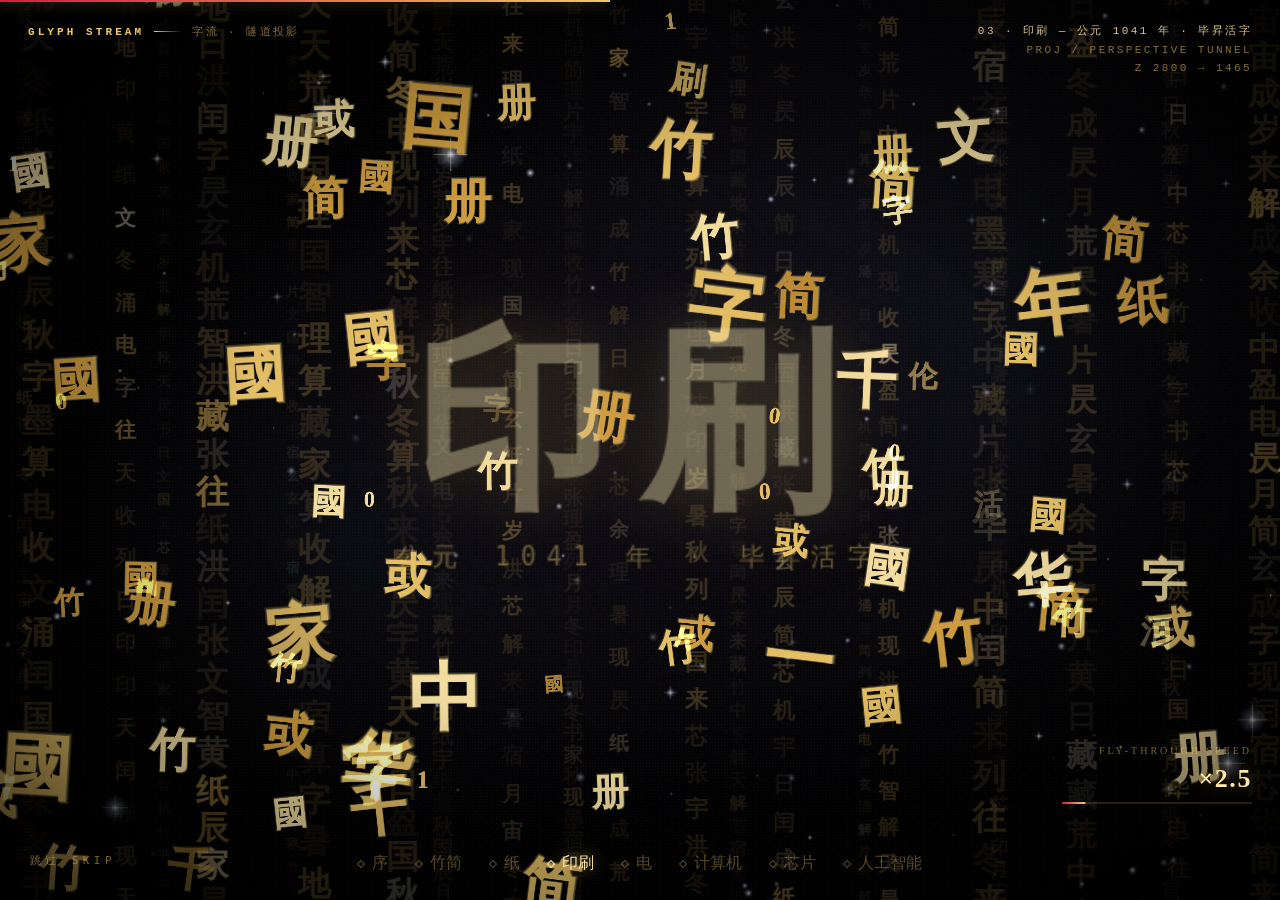
==== entrance.html @ f2cb2284 "feat: set entrance CG as root index.html and exhibition hall as main.html" ====
<!doctype html>
<html lang="zh-CN">
<head>
<meta charset="utf-8">
<meta name="viewport" content="width=device-width,initial-scale=1,viewport-fit=cover,maximum-scale=1,user-scalable=no">
<title>一字千年 · 进入</title>
<style>
:root{
  --bg:#000000;
  --ivory:#f2dfa6;
  --gold:#f0c869;
  --gold-b:#ffe9a8;
  --gold-d:#a9772a;
  --red:#d0213a;
  --red-d:#8f0f22;
}
*{box-sizing:border-box;-webkit-tap-highlight-color:transparent}
html,body{
  margin:0;height:100%;background:var(--bg);overflow:hidden;
  font-family:-apple-system,BlinkMacSystemFont,"Noto Serif SC","Source Han Serif SC","Songti SC","STSong","SimSun","Microsoft YaHei","PingFang SC",serif;
  color:var(--ivory);
  user-select:none;-webkit-user-select:none;
}
#stage{position:fixed;top:0;right:0;bottom:0;left:0;inset:0;overflow:hidden;background:#000;}
canvas{position:absolute;top:0;right:0;bottom:0;left:0;inset:0;width:100%;height:100%;display:block;transform:translateZ(0);}

/* ---------- atmosphere ---------- */
.vignette{position:absolute;top:-2px;right:-2px;bottom:-2px;left:-2px;inset:-2px;pointer-events:none;
  background:radial-gradient(ellipse at center, rgba(0,0,0,0) 44%, rgba(0,0,0,.40) 78%, rgba(0,0,0,.85) 100%);
  transform:translateZ(0);}
.scan{position:absolute;top:0;right:0;bottom:0;left:0;inset:0;pointer-events:none;opacity:.22;
  background:repeating-linear-gradient(to bottom, rgba(255,255,255,.05) 0 1px, rgba(0,0,0,0) 1px 3px);
  animation:scanmove 7s linear infinite;transform:translateZ(0);will-change:background-position;}
@keyframes scanmove{from{background-position-y:0}to{background-position-y:60px}}
.grain{position:absolute;top:0;right:0;bottom:0;left:0;inset:0;pointer-events:none;opacity:.04;
  background-image:radial-gradient(rgba(255,255,255,.9) .5px, transparent .6px);
  background-size:3px 3px;transform:translateZ(0);}

/* ---------- HUD ---------- */
.hud{position:absolute;top:0;right:0;bottom:0;left:0;inset:0;pointer-events:none;z-index:6;
  font-family:ui-monospace,"SFMono-Regular",Menlo,Consolas,"Liberation Mono",Courier,monospace;
  font-size:11px;letter-spacing:.22em;color:rgba(240,200,105,.55);text-transform:uppercase}
.hud .tl{position:absolute;top:24px;left:28px;display:flex;align-items:center;gap:10px}
.hud .tl b{color:var(--gold);font-weight:600;letter-spacing:.28em}
.hud .tl i{width:28px;height:1px;background:linear-gradient(90deg,var(--gold),transparent);display:inline-block}
.hud .tr{position:absolute;top:22px;right:28px;text-align:right;line-height:1.7}
.hud .tr .era{color:rgba(255,233,168,.85)}

.spd{position:absolute;right:28px;bottom:96px;text-align:right;width:190px}
.spd .num{font-size:26px;letter-spacing:.06em;color:var(--gold-b);
  font-weight:600;text-shadow:0 0 18px rgba(240,200,105,.45)}
.spd .lab{font-size:10px;letter-spacing:.3em;color:rgba(240,200,105,.5);margin-bottom:8px}
.spd .track{margin-top:8px;height:2px;background:rgba(240,200,105,.16);overflow:hidden}
.spd .track s{display:block;height:100%;width:100%;text-decoration:none;
  background:linear-gradient(90deg,var(--red),var(--gold));box-shadow:0 0 12px rgba(240,200,105,.6);
  transform-origin:left center;transform:scaleX(0);will-change:transform}

.tlbar{position:absolute;left:0;right:0;bottom:26px;display:flex;justify-content:center;gap:0;padding:0 20px}
.tlbar .node{flex:0 1 auto;display:flex;align-items:center;gap:8px;padding:0 14px;
  color:rgba(240,200,105,.36);transition:color .45s ease,text-shadow .45s ease;white-space:nowrap}
.tlbar .node s{display:block;width:6px;height:6px;border:1px solid currentColor;transform:rotate(45deg);text-decoration:none}
.tlbar .node.on{color:var(--gold-b);text-shadow:0 0 16px rgba(240,200,105,.65)}

/* ---------- intro central glyph ---------- */
.core{position:absolute;top:0;right:0;bottom:0;left:0;inset:0;display:flex;flex-direction:column;align-items:center;justify-content:center;
  z-index:5;pointer-events:none;transition:opacity .8s ease}
.core::before{content:"";position:absolute;top:50%;left:50%;transform:translate(-50%,-50%);
  width:min(80vw,780px);height:min(80vw,780px);border-radius:50%;pointer-events:none;
  background:radial-gradient(circle, rgba(240,200,105,.20) 0%, rgba(214,140,50,.08) 42%, rgba(0,0,0,0) 68%)}
.core.gone{opacity:0}
.core .glyph{position:relative;font-size:clamp(130px,28vw,360px);line-height:1;color:#ffdf8e;
  text-shadow:0 0 30px rgba(255,233,168,.75),0 0 90px rgba(240,200,105,.55),0 0 170px rgba(200,120,40,.38);
  animation:breathe 3.4s ease-in-out infinite}
@keyframes breathe{0%,100%{transform:scale(1);opacity:.86;filter:blur(0)}50%{transform:scale(1.045);opacity:1;filter:blur(.4px)}}
.core .q{margin-top:6px;font-size:clamp(13px,2.4vw,19px);letter-spacing:.5em;color:rgba(255,233,168,.72);
  opacity:0;animation:fadeup 1.6s 1s both}
@keyframes fadeup{from{opacity:0;transform:translateY(14px)}to{opacity:.9;transform:none}}

/* ---------- flying captions ---------- */
.cap{position:absolute;left:50%;top:50%;z-index:7;pointer-events:none;text-align:center;
  transform-origin:50% 50%;will-change:transform,opacity;white-space:nowrap}
.cap .lbl{font-size:clamp(40px,9vw,120px);letter-spacing:.16em;color:var(--ivory);
  font-weight:600;line-height:1;text-shadow:0 0 32px rgba(240,200,105,.4),0 0 90px rgba(200,120,40,.28)}
.cap .era{margin-top:12px;font-family:ui-monospace,Menlo,monospace;font-size:clamp(11px,1.7vw,15px);
  letter-spacing:.42em;color:var(--gold)}

/* ---------- final title ---------- */
.final{position:absolute;top:0;right:0;bottom:0;left:0;inset:0;z-index:8;display:flex;flex-direction:column;
  align-items:center;justify-content:center;opacity:0;pointer-events:none;transition:opacity 1s ease}
.final::before{content:"";position:absolute;top:0;right:0;bottom:0;left:0;inset:0;opacity:0;transition:opacity 1.1s ease;
  background:radial-gradient(ellipse 62% 58% at 50% 50%, rgba(0,0,0,.82) 0%, rgba(0,0,0,.6) 46%, rgba(0,0,0,0) 76%)}
.final.show{opacity:1;pointer-events:auto}
.final.show::before{opacity:1}
.final>*{position:relative;z-index:1}
.final .mark{position:relative;display:inline-block}
.final h1{margin:0;font-size:clamp(58px,15vw,200px);letter-spacing:.1em;font-weight:700;
  background:linear-gradient(180deg,#fff8e2 0%,var(--gold) 44%,var(--gold-d) 100%);
  -webkit-background-clip:text;background-clip:text;color:transparent;
  filter:drop-shadow(0 0 46px rgba(240,200,105,.4));
  transform-origin:50% 50%;animation:punch 1.3s cubic-bezier(.16,1,.3,1) both}
@keyframes punch{0%{transform:scale(1.9);opacity:0;filter:blur(16px) drop-shadow(0 0 0 rgba(0,0,0,0))}
  60%{opacity:1}100%{transform:scale(1);opacity:1;filter:blur(0) drop-shadow(0 0 46px rgba(240,200,105,.4))}}
.seal{position:absolute;top:-.1em;right:-.38em;width:.6em;height:.6em;background:var(--red);
  border:2px solid rgba(255,255,255,.55);border-radius:6px;display:flex;align-items:center;justify-content:center;
  font-size:clamp(52px,13vw,175px);color:#ffe9a8;transform:rotate(-8deg);opacity:0;
  box-shadow:0 0 40px rgba(208,33,58,.6);animation:stamp .7s .75s cubic-bezier(.2,1.5,.4,1) both}
@keyframes stamp{0%{opacity:0;transform:rotate(-30deg) scale(2.4)}70%{opacity:1}100%{opacity:.94;transform:rotate(-8deg) scale(1)}}
.final .sub{margin:26px 0 0;font-size:clamp(13px,2.3vw,20px);letter-spacing:.24em;color:rgba(255,233,168,.85);
  opacity:0;animation:fadeup 1.1s 1.05s both}
.final .enter{margin-top:42px;pointer-events:auto;cursor:pointer;background:transparent;
  color:var(--gold-b);border:1px solid rgba(240,200,105,.55);border-radius:2px;
  padding:15px 46px;font-family:inherit;font-size:clamp(14px,2vw,17px);letter-spacing:.42em;
  position:relative;overflow:hidden;opacity:0;animation:fadeup 1.1s 1.4s both;
  touch-action:manipulation;
  transition:color .35s,box-shadow .35s,background .35s,border-color .35s}
.final .enter::before{content:"";position:absolute;top:0;right:0;bottom:0;left:0;inset:0;background:linear-gradient(90deg,transparent,rgba(240,200,105,.28),transparent);
  transform:translateX(-120%);animation:sheen 3.4s 2.2s infinite}
@keyframes sheen{0%{transform:translateX(-120%)}45%,100%{transform:translateX(120%)}}
.final .enter:hover{background:rgba(240,200,105,.1);color:#fff;box-shadow:0 0 40px rgba(240,200,105,.35);border-color:var(--gold)}
.final .hint{margin-top:18px;font-family:ui-monospace,Menlo,monospace;font-size:10px;letter-spacing:.42em;
  color:rgba(240,200,105,.5);opacity:0;animation:fadeup 1.1s 1.8s both}

/* ---------- flash ---------- */
.flash{position:absolute;top:0;right:0;bottom:0;left:0;inset:0;z-index:9;pointer-events:none;opacity:0;
  background:radial-gradient(circle at 50% 50%, #fff 0%, #ffe9a8 26%, rgba(240,200,105,0) 68%)}
.flash.go{animation:flash 1s ease-out both}
@keyframes flash{0%{opacity:0;transform:scale(.2)}12%{opacity:1;transform:scale(1.1)}100%{opacity:0;transform:scale(2.2)}}

/* ---------- misc ---------- */
.skip{position:absolute;z-index:10;bottom:26px;left:28px;background:none;border:0;cursor:pointer;
  font-family:ui-monospace,Menlo,monospace;font-size:11px;letter-spacing:.4em;color:rgba(240,200,105,.5);
  padding:6px 2px;transition:color .3s;touch-action:manipulation}
.skip:hover{color:var(--gold)}
.barlove{position:absolute;top:0;left:0;height:2px;z-index:11;width:100%;
  background:linear-gradient(90deg,var(--red),var(--gold));box-shadow:0 0 14px rgba(240,200,105,.6);
  transform-origin:left center;transform:scaleX(0);will-change:transform}

@media (max-width:640px){
  .hud .tr{display:none}
  .tlbar{gap:0;padding:0 8px;font-size:9px;letter-spacing:.12em}
  .tlbar .node{padding:0 7px}
  .spd{right:16px;bottom:82px;width:150px}
  .spd .num{font-size:20px}
  .hud .tl{left:16px;top:18px}
  .skip{left:16px;bottom:20px}
}
</style>
</head>
<body>
<div id="stage">
  <canvas id="bgfx"></canvas>
  <canvas id="tunnel"></canvas>
  <div class="scan"></div>
  <div class="grain"></div>
  <div class="vignette"></div>

  <!-- HUD -->
  <div class="hud">
    <div class="tl"><b>GLYPH&nbsp;STREAM</b><i></i><span>字流 · 隧道投影</span></div>
    <div class="tr">
      <div class="era" id="hudEra">虚空 · VOID</div>
      <div>PROJ / PERSPECTIVE TUNNEL</div>
      <div id="hudZ">Z 2800 → 0000</div>
    </div>
  </div>

  <div class="spd">
    <div class="lab">FLY-THROUGH SPEED</div>
    <div class="num" id="spdNum">×1.0</div>
    <div class="track"><s id="spdBar"></s></div>
  </div>

  <nav class="tlbar" id="tlbar"></nav>

  <!-- intro glyph -->
  <div class="core" id="core">
    <div class="glyph">國</div>
    <div class="q">一个字，走了多远？</div>
  </div>

  <!-- final title -->
  <div class="final" id="final">
    <div class="mark">
      <h1>一字千年</h1>
      <div class="seal">國</div>
    </div>
    <p class="sub">从竹简到芯片，中国人的信息之路仍在继续。</p>
    <button class="enter" id="enter">进&nbsp;入</button>
    <div class="hint">ENTER · 点击任意处开始</div>
  </div>

  <div class="flash" id="flash"></div>
  <div class="barlove" id="barlove"></div>
  <button class="skip" id="skip">跳过 SKIP</button>
</div>

<script>
(function(){
  "use strict";

  const cvs = document.getElementById('tunnel');
  const ctx = cvs.getContext('2d', {alpha:true});
  const bgc = document.getElementById('bgfx');
  const bx  = bgc.getContext('2d', {alpha:true});

  let W=0, H=0, CX=0, CY=0, DPR=1, FOCAL=1000;
  let aspect = 1.0;

  /* ---------- chapters pulled from the page ---------- */
  const CHAPTERS = [
    {idx:'01', label:'竹简',   era:'公元前 433 年 · 曾侯乙墓竹简', glyphs:'竹简或國册', theme:[240,200,105], pr:0.90},
    {idx:'02', label:'纸',     era:'公元 105 年 · 蔡伦造纸',      glyphs:'纸蔡伦轻帛', theme:[246,236,210], pr:1.00},
    {idx:'03', label:'印刷',   era:'公元 1041 年 · 毕昇活字',      glyphs:'印活字模刷', theme:[236,196,120], pr:1.12},
    {idx:'04', label:'电',     era:'19 世纪 70 年代 · 电报入华',   glyphs:'电码脉冲波', theme:[110,214,255], pr:1.26},
    {idx:'05', label:'计算机', era:'1980 年 · GB2312 编码',        glyphs:'0101机算编', theme:[130,235,190], pr:1.42},
    {idx:'06', label:'芯片',   era:'纳米尺度 · 硅基张量',          glyphs:'芯硅片晶体', theme:[120,180,255], pr:1.60},
    {idx:'07', label:'人工智能',era:'此刻 · 理解与涌现',            glyphs:'智涌现理解', theme:[205,140,255], pr:1.80}
  ];

  // 严格修复 Unicode：将康熙部首替换为全平台通用标准汉字，彻底杜绝乱码豆腐块
  const CORE_GLYPHS = '國国一千年文字家中华';
  const BIN = '01';

  // 全金调色板：亮金 → 正金 → 琥珀 → 暗金
  const GOLD = [
    [255,233,168],
    [240,200,105],
    [217,164,65],
    [198,146,54]
  ];

  /* ---------- 离屏烘焙贴图系统 (Glyph Texture Cache) ---------- */
  // 消除运行时 ctx.shadowBlur 高斯模糊与 fillText 解析，性能提升数十倍
  const glyphCache = new Map();

  function getGlyphSprite(ch, colorIdx, dpr){
    const key = ch + '_' + colorIdx;
    let sprite = glyphCache.get(key);
    if(sprite) return sprite;

    const baseSize = 88;
    const pad = 24;
    const fullSize = baseSize + pad * 2;
    const off = document.createElement('canvas');
    off.width = Math.round(fullSize * dpr);
    off.height = Math.round(fullSize * dpr);
    const og = off.getContext('2d');
    og.setTransform(dpr, 0, 0, dpr, 0, 0);

    const cx = fullSize / 2;
    const cy = fullSize / 2;
    const g = GOLD[colorIdx] || GOLD[1];
    const colorStr = 'rgb(' + g[0] + ',' + g[1] + ',' + g[2] + ')';

    // 1. 底层大号柔光层：模拟辉光晕染，零高斯模糊开销
    og.font = '700 ' + Math.round(baseSize * 1.08) + 'px -apple-system,"Noto Serif SC","Source Han Serif SC","Songti SC","STSong","SimSun",serif';
    og.textAlign = 'center';
    og.textBaseline = 'middle';
    og.fillStyle = 'rgba(240,200,105,0.22)';
    og.fillText(ch, cx, cy);

    // 2. 中层微光层
    og.font = '700 ' + Math.round(baseSize * 1.03) + 'px -apple-system,"Noto Serif SC","Source Han Serif SC","Songti SC","STSong","SimSun",serif';
    og.fillStyle = 'rgba(255,233,168,0.38)';
    og.fillText(ch, cx, cy);

    // 3. 顶层实体字
    og.font = '700 ' + baseSize + 'px -apple-system,"Noto Serif SC","Source Han Serif SC","Songti SC","STSong","SimSun",serif';
    og.fillStyle = colorStr;
    og.fillText(ch, cx, cy);

    sprite = {
      canvas: off,
      fullSize: fullSize,
      half: fullSize / 2,
      baseSize: baseSize
    };
    glyphCache.set(key, sprite);
    return sprite;
  }

  /* ---------- 背景精灵图 (Sprite) 烘焙系统 ---------- */
  // 彻底消除每一帧实时调用 createRadialGradient 产生的垃圾回收停顿与性能雪崩
  let nebulaSprite = null;
  function getNebulaSprite(){
    if(nebulaSprite) return nebulaSprite;
    const size = 256;
    const c = document.createElement('canvas');
    c.width = size; c.height = size;
    const g = c.getContext('2d');
    const h = size / 2;
    const rg = g.createRadialGradient(h, h, 0, h, h, h);
    rg.addColorStop(0,   'rgba(150,178,255,0.06)');
    rg.addColorStop(0.45,'rgba(190,168,255,0.024)');
    rg.addColorStop(1,   'rgba(0,0,0,0)');
    g.fillStyle = rg;
    g.beginPath();
    g.arc(h, h, h, 0, Math.PI * 2);
    g.fill();
    nebulaSprite = c;
    return c;
  }

  let starSprite = null;
  function getStarSprite(){
    if(starSprite) return starSprite;
    const size = 64;
    const c = document.createElement('canvas');
    c.width = size; c.height = size;
    const g = c.getContext('2d');
    const h = size / 2;
    const rg = g.createRadialGradient(h, h, 0, h, h, h * 0.88);
    rg.addColorStop(0,   'rgba(255,255,255,1.0)');
    rg.addColorStop(0.3, 'rgba(222,236,255,0.42)');
    rg.addColorStop(1,   'rgba(160,190,255,0)');
    g.fillStyle = rg;
    g.beginPath();
    g.arc(h, h, h * 0.88, 0, Math.PI * 2);
    g.fill();

    g.strokeStyle = 'rgba(255,255,255,0.68)';
    g.lineWidth = 1;
    g.beginPath();
    g.moveTo(h, 2); g.lineTo(h, size - 2);
    g.moveTo(2, h); g.lineTo(size - 2, h);
    g.stroke();
    starSprite = c;
    return c;
  }

  /* ---------- resize & viewport ---------- */
  function resize(){
    // 移动端限制最大 DPR 为 1.5，桌面端为 2.0，兼顾视网膜清晰度与极低显存功耗
    const isMobile = window.innerWidth < 768;
    DPR = Math.min(window.devicePixelRatio || 1, isMobile ? 1.5 : 2);
    W = cvs.clientWidth; H = cvs.clientHeight;
    cvs.width = Math.round(W*DPR); cvs.height = Math.round(H*DPR);
    ctx.setTransform(DPR,0,0,DPR,0,0);
    bgc.width = Math.round(W*DPR); bgc.height = Math.round(H*DPR);
    bx.setTransform(DPR,0,0,DPR,0,0);
    CX = W/2; CY = H/2;
    aspect = W / (H || 1);

    // 焦距计算：竖屏手机自适应增强纵深感
    FOCAL = (aspect < 1 ? Math.max(W, H * 0.58) : Math.min(W, H)) * 1.05;

    // 清空字符缓存以适应新的 DPR
    glyphCache.clear();
    buildBg();
  }
  window.addEventListener('resize', resize, {passive:true});

  /* ---------- HUD build ---------- */
  const tlbar = document.getElementById('tlbar');
  const nodes = [];
  [{label:'序'}].concat(CHAPTERS.map(c=>({label:c.label}))).forEach((c,i)=>{
    const el = document.createElement('div');
    el.className='node'; el.innerHTML = '<s></s>'+c.label;
    tlbar.appendChild(el); nodes.push(el);
  });

  const hudEra = document.getElementById('hudEra');
  const hudZ = document.getElementById('hudZ');
  const spdNum = document.getElementById('spdNum');
  const spdBar = document.getElementById('spdBar');
  const barlove = document.getElementById('barlove');
  const coreEl = document.getElementById('core');
  const finalEl = document.getElementById('final');
  const flashEl = document.getElementById('flash');

  /* ---------- timeline ---------- */
  const T_INTRO = 1500;      // void + core glyph
  const T_RUN   = 7100;      // the accelerating fly-through
  const T_FLASH = 650;       // white burst
  const T_END   = T_INTRO + T_RUN + T_FLASH;

  let t0 = performance.now();
  let finished = false;

  // 跨标签页及锁屏时间补偿
  let isHidden = false;
  let hiddenStartTime = 0;
  document.addEventListener('visibilitychange', function(){
    if(document.hidden){
      isHidden = true;
      hiddenStartTime = performance.now();
    } else {
      if(isHidden){
        const pauseDur = performance.now() - hiddenStartTime;
        t0 += pauseDur;
        isHidden = false;
      }
    }
  });

  /* ---------- glyph pool ---------- */
  const Z_NEAR = 70, Z_FAR = 2800;
  let glyphs = [];

  function pickGoldIdx(){
    const t = Math.random();
    return t < 0.30 ? 0 : t < 0.64 ? 1 : t < 0.88 ? 2 : 3;
  }

  function spawn(tt){
    const ch = CHAPTERS[Math.min(CHAPTERS.length-1, Math.floor(tt*CHAPTERS.length))];
    const pool = ch.glyphs;
    const isCore = Math.random() < 0.16;
    const isBin  = Math.random() < 0.12;
    let character;
    if(isCore) character = CORE_GLYPHS[Math.floor(Math.random()*CORE_GLYPHS.length)];
    else if(isBin) character = BIN[Math.floor(Math.random()*2)];
    else character = pool[Math.floor(Math.random()*pool.length)];

    const colorIdx = pickGoldIdx();
    const spread = 0.95 + Math.random()*0.9;
    const fs = isBin ? 46 : (isCore ? 96+Math.random()*70 : 62+Math.random()*56);
    const sizeW = Math.max(0.66, Math.min(1.28, 1.30 - fs*0.0032));

    // 根据屏幕横纵比自适应散布范围，手机竖屏不散失，桌面宽屏气势磅礴
    const spreadX = aspect < 1 ? 580 : 1150;
    const spreadY = aspect < 1 ? 920 : 720;

    glyphs.push({
      ch: character,
      x: (Math.random()*2-1) * spreadX * spread,
      y: (Math.random()*2-1) * spreadY * spread,
      z: Z_FAR * (0.86 + Math.random()*0.14),
      fs: fs,
      colorIdx: colorIdx,
      rot: (Math.random()*2-1)*0.16,
      w: sizeW * (0.85 + Math.random()*0.30)
    });
  }

  /* ---------- flying caption (DOM) ---------- */
  function fireCaption(ch, faster){
    const cap = document.createElement('div');
    cap.className = 'cap';
    cap.innerHTML = '<div class="lbl">'+ch.label+'</div><div class="era">'+ch.era+'</div>';
    document.getElementById('stage').appendChild(cap);
    const dur = Math.max(700, 1080 - faster*52);
    const s0 = 0.74;
    const endScale = 2.05 + faster*0.17;
    const start = performance.now();
    (function step(now){
      const p = Math.min(1, (now-start)/dur);
      const e = p*p;
      const sc = s0 + (endScale-s0)*e;
      const op = p<0.16 ? p/0.16 : (1 - Math.pow((p-0.16)/0.84, 1.7));
      cap.style.transform = 'translate(-50%,-50%) scale('+sc.toFixed(3)+') translateZ(0)';
      cap.style.opacity = Math.max(0, op).toFixed(3);
      if(p<1) requestAnimationFrame(step); else cap.remove();
    })(start);
  }

  /* ---------- speed curve ---------- */
  function speedMul(tt){
    const base = 1.15 + (12.8-1.15) * (tt*tt*tt*0.55 + tt*tt*0.45);
    const kick = tt>0.82 ? (tt-0.82)/0.18 : 0;
    return base + kick*6.5;
  }

  /* ---------- 背景：深空星空 + 金色古文竖排柱幕 ---------- */
  const POOL = '天地玄黄宇宙洪荒日月盈昃辰宿列张寒来暑往秋收冬藏闰余成岁国国家中华文字竹简纸墨印书电算机芯片智理解涌现';
  let bgLayers = [];

  function makeStars(w,h,n){
    const c=document.createElement('canvas');
    c.width=Math.max(2,Math.round(w)); c.height=Math.max(2,Math.round(h));
    const g=c.getContext('2d');
    for(let i=0;i<n;i++){
      const x=Math.random()*c.width, y=Math.random()*c.height;
      const r=0.3+Math.random()*1.25;
      const a=0.14+Math.random()*0.8;
      const rg=g.createRadialGradient(x,y,0,x,y,r*3.2);
      rg.addColorStop(0,'rgba(255,255,255,'+a.toFixed(3)+')');
      rg.addColorStop(0.45,'rgba(212,226,255,'+(a*0.45).toFixed(3)+')');
      rg.addColorStop(1,'rgba(170,195,255,0)');
      g.fillStyle=rg; g.beginPath(); g.arc(x,y,r*3.2,0,6.2832); g.fill();
      if(Math.random()<0.16){
        g.strokeStyle='rgba(255,255,255,'+(a*0.55).toFixed(3)+')'; g.lineWidth=0.7;
        g.beginPath();
        g.moveTo(x-r*4.5,y); g.lineTo(x+r*4.5,y);
        g.moveTo(x,y-r*4.5); g.lineTo(x,y+r*4.5);
        g.stroke();
      }
    }
    return c;
  }

  function makeCurtain(w,h,colW,fs,aMin,aMax){
    const c=document.createElement('canvas');
    c.width=Math.max(2,Math.round(w)); c.height=Math.max(2,Math.round(h));
    const g=c.getContext('2d');
    g.textAlign='center'; g.textBaseline='middle';
    const nCols=Math.ceil(c.width/colW)+1;
    for(let i=0;i<nCols;i++){
      const x=i*colW + colW*0.5 + (Math.random()*2-1)*colW*0.18;
      const cell=fs*(1.35+Math.random()*0.35);
      const size=fs*(0.8+Math.random()*0.55);
      g.font='700 '+size.toFixed(1)+'px -apple-system,"Noto Serif SC","Songti SC","STSong","SimSun",serif';
      const startY=-cell + Math.random()*cell;
      for(let y=startY; y<c.height+cell; y+=cell){
        let al=aMin + Math.random()*(aMax-aMin);
        if(Math.random()<0.12) al=Math.min(1, al*2.2);
        g.globalAlpha=al;
        const r=Math.random();
        g.fillStyle = r<0.76 ? '#e0b354' : (r<0.93 ? '#ffe0a0' : '#fff6d8');
        g.fillText(POOL[(Math.random()*POOL.length)|0], x, y);
      }
    }
    return c;
  }

  function buildBg(){
    if(!W || !H) return;
    const tw=Math.ceil(W*1.5), th=Math.ceil(H*1.4);
    const stars = makeStars(tw,th,280);
    const far   = makeCurtain(tw,th, Math.max(72, W*0.110), Math.max(12, Math.min(W,H)*0.017), 0.04, 0.16);
    const near  = makeCurtain(tw,th, Math.max(58, W*0.075), Math.max(16, Math.min(W,H)*0.028), 0.06, 0.30);
    bgLayers = [
      {tex:stars, rate:0.016, ax:0.40, ay:0.36, a:0.90},
      {tex:far,   rate:0.048, ax:0.42, ay:0.38, a:0.52},
      {tex:near,  rate:0.105, ax:0.44, ay:0.40, a:0.78}
    ];
  }

  function drawBgfx(now){
    const t=now/1000;
    bx.clearRect(0,0,W,H);
    bx.globalCompositeOperation='lighter';

    // 1. 星云微光：使用离屏 Sprite 绘制，零每帧渐变对象开销
    const neb = getNebulaSprite();
    for(let i=0;i<3;i++){
      const nx=W*(0.28+0.22*i)+Math.sin(t*0.05+i)*W*0.05;
      const ny=H*0.46+Math.cos(t*0.04+i*1.7)*H*0.12;
      const R=Math.min(W,H)*(0.55+0.12*i);
      bx.drawImage(neb, nx-R, ny-R, R*2, R*2);
    }

    // 2. 视差图层：星空 / 远景柱幕 / 近景柱幕
    for(let i=0;i<bgLayers.length;i++){
      const L=bgLayers[i];
      const ox=(W-L.tex.width)/2  + (L.tex.width -W)*L.ax*0.5*Math.sin(t*L.rate + i*1.3);
      const oy=(H-L.tex.height)/2 + (L.tex.height-H)*L.ay*0.5*Math.sin(t*L.rate*0.73 + i*2.1);
      bx.globalAlpha=L.a;
      bx.drawImage(L.tex, ox, oy);
    }

    // 3. 闪烁星芒：使用预烘焙星芒 Sprite，消除每帧 10 次路径描边与渐变创建
    const star = getStarSprite();
    for(let i=0;i<10;i++){
      const ph=i*2.399;
      const x=(Math.sin(ph*3.1)*0.5+0.5)*W + Math.sin(t*0.11+ph)*12;
      const y=(Math.cos(ph*2.3)*0.5+0.5)*H + Math.cos(t*0.09+ph)*12;
      const tw=0.5+0.5*Math.sin(t*(1.1+i*0.13)+ph);
      const sz=12+tw*24;
      bx.globalAlpha=Math.min(1, tw*0.85);
      bx.drawImage(star, x-sz/2, y-sz/2, sz, sz);
    }

    bx.globalAlpha=1;
    bx.globalCompositeOperation='source-over';
  }

  /* ---------- render loop ---------- */
  let last = performance.now();
  let lastStageIdx = -1;
  let frameCount = 0;

  function frame(now){
    if(isHidden){
      requestAnimationFrame(frame);
      return;
    }

    const dt = Math.min(0.05, (now-last)/1000); 
    last = now;
    frameCount++;

    const el = now - t0;

    /* ---- phase logic ---- */
    let tt = 0;
    if(el > T_INTRO){
      tt = Math.min(1, (el - T_INTRO) / T_RUN);
    }
    const sm = speedMul(tt);

    // stage highlighting + captions
    const stageIdx = (el <= T_INTRO) ? 0 : Math.min(7, 1 + Math.floor(tt*CHAPTERS.length));
    if(stageIdx !== lastStageIdx){
      nodes.forEach((n,i)=> n.classList.toggle('on', i===stageIdx));
      lastStageIdx = stageIdx;
      if(stageIdx>=1){
        fireCaption(CHAPTERS[stageIdx-1], stageIdx-1);
      }
    }

    // core glyph disappears when the run starts
    if(el > T_INTRO*0.82 && !coreEl.classList.contains('gone')) coreEl.classList.add('gone');

    /* ---- world update ---- */
    const running = el <= T_END;
    if(running){
      const speed = 400 * sm;
      const gate = Math.min(1, Math.max(0, (el - 820) / 680));
      const target = Math.round((70 + sm*12) * gate);
      let guard = 0;
      while(glyphs.length < target && guard < 40){ spawn(tt); guard++; }

      for(let i=glyphs.length-1; i>=0; i--){
        const g = glyphs[i];
        g.z -= speed * g.w * dt;
        if(g.z < Z_NEAR) glyphs.splice(i,1);
      }
    }

    /* ---- clear tunnel canvas ---- */
    ctx.globalCompositeOperation = 'source-over';
    ctx.clearRect(0,0,W,H);

    /* ---- radial speed streaks (hyperdrive) ---- */
    // 批量单次路径描边优化，零 GC 渐变创建
    const streakAlpha = Math.max(0, (sm-5)/12);
    if(streakAlpha > 0.01 && running){
      ctx.globalCompositeOperation = 'lighter';
      const count = Math.min(65, Math.floor(60*streakAlpha) + 8);
      ctx.strokeStyle = 'rgba(255,233,168,' + (0.12*streakAlpha).toFixed(3) + ')';
      ctx.lineWidth = 1.3;
      ctx.beginPath();
      for(let i=0;i<count;i++){
        const ang = Math.random()*Math.PI*2;
        const r0 = 40 + Math.random()*Math.min(W,H)*0.55;
        const len = 50 + streakAlpha*Math.max(W,H)*0.45*Math.random();
        const x0 = CX + Math.cos(ang)*r0, y0 = CY + Math.sin(ang)*r0;
        const x1 = CX + Math.cos(ang)*(r0+len), y1 = CY + Math.sin(ang)*(r0+len);
        ctx.moveTo(x0, y0);
        ctx.lineTo(x1, y1);
      }
      ctx.stroke();
    }

    /* ---- draw glyphs (GPU drawImage 高速贴图) ---- */
    if(running && glyphs.length > 0){
      ctx.globalCompositeOperation = 'lighter';
      for(let i=0;i<glyphs.length;i++){
        const g = glyphs[i];
        const sc = FOCAL / g.z;
        const sx = CX + g.x * sc;
        const sy = CY + g.y * sc;

        // 视锥剪裁
        if(sx < -400 || sx > W+400 || sy < -400 || sy > H+400) continue;

        // alpha: fade-in from far, fade-out near
        let a = 1;
        if(g.z > Z_FAR-560) a *= Math.max(0, (Z_FAR - g.z)/560);
        if(g.z < 260) a *= Math.max(0, (g.z - Z_NEAR)/(260-Z_NEAR));
        if(a <= 0.01) continue;

        const sprite = getGlyphSprite(g.ch, g.colorIdx, DPR);
        const scaleRatio = (g.fs / sprite.baseSize) * sc;
        const drawSize = sprite.fullSize * scaleRatio;

        ctx.save();
        ctx.globalAlpha = Math.min(1, a) * 0.95;
        ctx.translate(sx, sy);
        if(g.rot) ctx.rotate(g.rot);
        ctx.drawImage(sprite.canvas, -drawSize/2, -drawSize/2, drawSize, drawSize);
        ctx.restore();
      }
    }

    /* ---- 背景特效渲染 ---- */
    drawBgfx(now);

    /* ---- HUD readouts (GPU transform 零重排 + 适度节流) ---- */
    const prog = Math.min(1, Math.max(0, el/T_END));
    const speedRatio = Math.min(1, Math.max(0, sm/20));
    
    // 进度条使用 GPU transform: scaleX，彻底消除浏览器 Layout/Reflow 卡顿
    spdBar.style.transform = 'scaleX(' + speedRatio.toFixed(4) + ')';
    barlove.style.transform = 'scaleX(' + prog.toFixed(4) + ')';

    // 文本每 3 帧微更新一次，降低 DOM 节点字符串更新开销
    if(frameCount % 3 === 0){
      const zShown = el<=T_END ? Math.max(0, Math.round(Z_FAR*(1-prog))) : 0;
      hudZ.textContent = 'Z ' + String(Z_FAR).padStart(4,'0') + ' → ' + String(zShown).padStart(4,'0');
      if(el<=T_INTRO){ 
        hudEra.textContent = '虚空 · VOID'; 
      } else if(el<=T_END){ 
        const c = CHAPTERS[Math.min(6,Math.floor(tt*CHAPTERS.length))]; 
        hudEra.textContent = c.idx+' · '+c.label+' — '+c.era; 
      } else { 
        hudEra.textContent = '一字千年 · YI ZI QIAN NIAN'; 
      }
      spdNum.textContent = '×' + sm.toFixed(1);
    }

    /* ---- trigger flash + title ---- */
    if(!finished && el > T_END){
      finished = true;
      glyphs = [];
      flashEl.classList.add('go');
      document.getElementById('skip').style.display = 'none';
      setTimeout(()=> finalEl.classList.add('show'), 420);
    }

    requestAnimationFrame(frame);
  }

  // 初始启动
  resize();
  requestAnimationFrame(frame);

  /* ---------- interactions & mobile support ---------- */
  function revealFinal(){
    if(finished) return;
    finished = true;
    t0 = performance.now() - (T_END + 1);
    flashEl.classList.add('go');
    glyphs = [];
    finalEl.classList.add('show');
    coreEl.classList.add('gone');
    document.getElementById('skip').style.display = 'none';
    nodes.forEach((n,i)=> n.classList.toggle('on', i===7));
    document.querySelector('.hud').style.opacity = .35;
    spdBar.style.transform = 'scaleX(1)';
    barlove.style.transform = 'scaleX(1)';
  }

  const skipBtn = document.getElementById('skip');
  skipBtn.addEventListener('click', revealFinal);
  skipBtn.addEventListener('touchend', function(e){ e.preventDefault(); revealFinal(); }, {passive:false});

  const SITE = 'main.html';
  
  function goSite(e){
    if(e) e.stopPropagation();
    window.location.href = SITE;
  }

  const enterBtn = document.getElementById('enter');
  enterBtn.addEventListener('click', goSite);
  enterBtn.addEventListener('touchend', goSite, {passive:true});

  document.addEventListener('keydown', function(e){
    if(e.key === 'Enter'){ e.preventDefault(); goSite(); }
  });

  const stageEl = document.getElementById('stage');
  stageEl.addEventListener('click', function(){
    if(finalEl.classList.contains('show')) goSite();
  });
  stageEl.addEventListener('touchend', function(e){
    if(finalEl.classList.contains('show') && e.target !== skipBtn) goSite();
  }, {passive:true});
})();
</script>
</body>
</html>
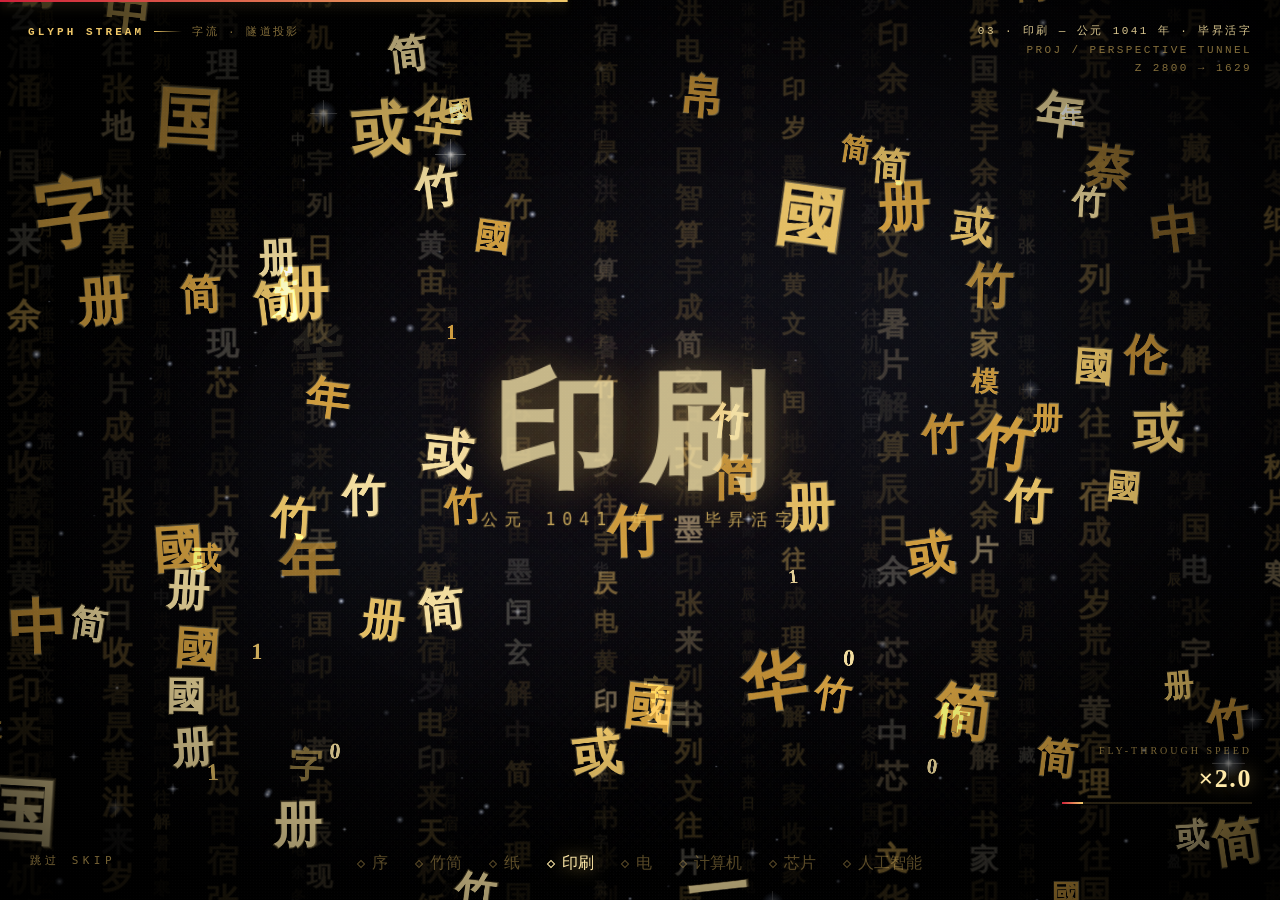
==== commit bf334716: "fix: remove extra button in main.html and ensure clean URL for root entrance CG" ====
--- a/entrance.html
+++ b/entrance.html
@@ -198,6 +198,12 @@
 (function(){
   "use strict";
 
+  // 规范化 URL：自动去除地址栏末尾的 index.html，保持纯净根域名
+  if (window.location.pathname.endsWith('/index.html') || window.location.pathname.endsWith('index.html')) {
+    const cleanPath = window.location.pathname.replace(/\/index\.html$/, '/').replace(/index\.html$/, '');
+    window.history.replaceState(null, '', cleanPath + window.location.search + window.location.hash);
+  }
+
   const cvs = document.getElementById('tunnel');
   const ctx = cvs.getContext('2d', {alpha:true});
   const bgc = document.getElementById('bgfx');
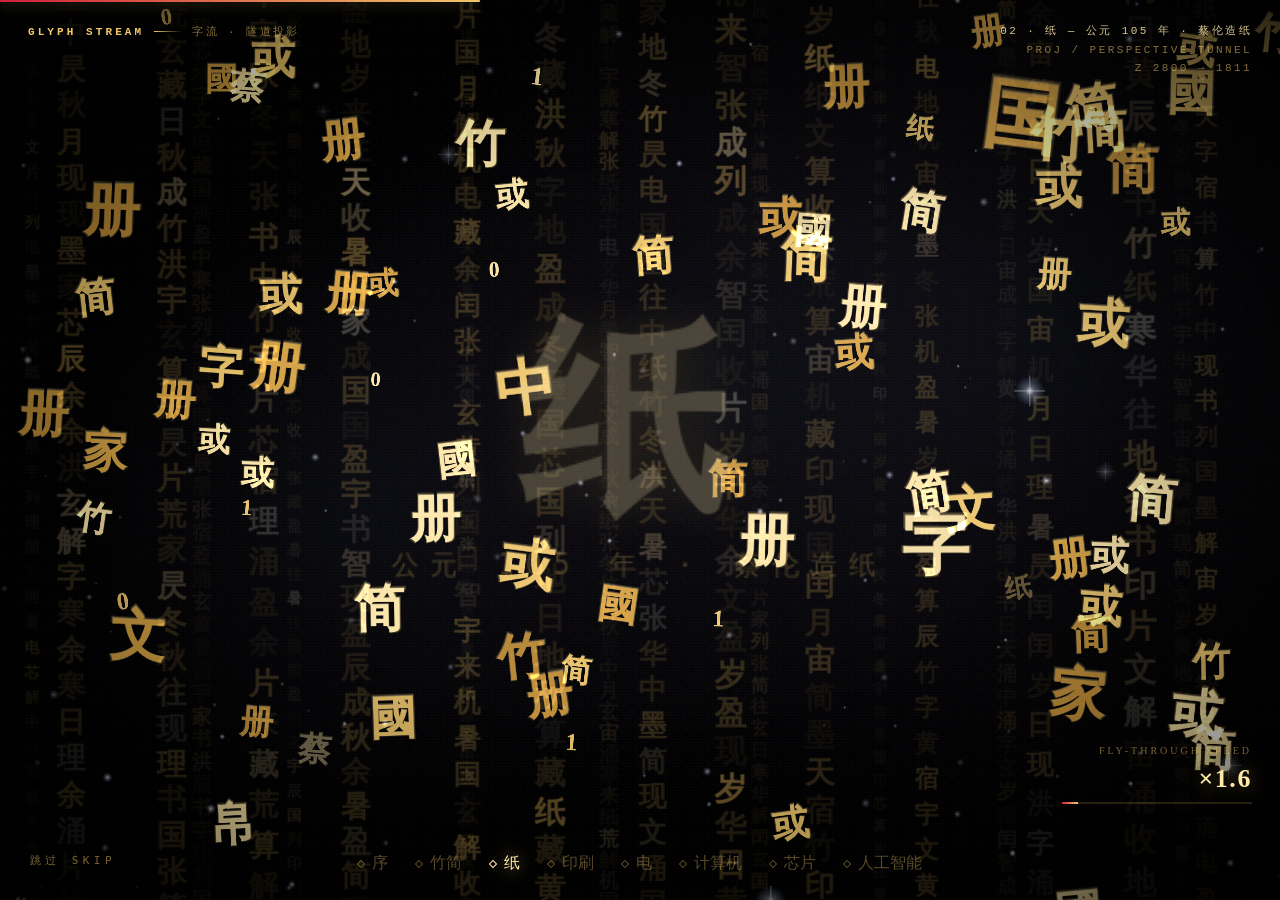
==== commit 2b958447: "perf: mobile deep optimization with single canvas, zero paint scanline and LOD particles" ====
--- a/entrance.html
+++ b/entrance.html
@@ -24,14 +24,14 @@
 #stage{position:fixed;top:0;right:0;bottom:0;left:0;inset:0;overflow:hidden;background:#000;}
 canvas{position:absolute;top:0;right:0;bottom:0;left:0;inset:0;width:100%;height:100%;display:block;transform:translateZ(0);}
 
-/* ---------- atmosphere ---------- */
+/* ---------- atmosphere (GPU Compositor 纯硬件加速，消除逐帧重绘 Paint) ---------- */
 .vignette{position:absolute;top:-2px;right:-2px;bottom:-2px;left:-2px;inset:-2px;pointer-events:none;
   background:radial-gradient(ellipse at center, rgba(0,0,0,0) 44%, rgba(0,0,0,.40) 78%, rgba(0,0,0,.85) 100%);
   transform:translateZ(0);}
-.scan{position:absolute;top:0;right:0;bottom:0;left:0;inset:0;pointer-events:none;opacity:.22;
+.scan{position:absolute;top:-60px;right:0;bottom:0;left:0;pointer-events:none;opacity:.18;
   background:repeating-linear-gradient(to bottom, rgba(255,255,255,.05) 0 1px, rgba(0,0,0,0) 1px 3px);
-  animation:scanmove 7s linear infinite;transform:translateZ(0);will-change:background-position;}
-@keyframes scanmove{from{background-position-y:0}to{background-position-y:60px}}
+  animation:scanmove 7s linear infinite;transform:translate3d(0,0,0);will-change:transform;}
+@keyframes scanmove{0%{transform:translate3d(0,0,0)}100%{transform:translate3d(0,60px,0)}}
 .grain{position:absolute;top:0;right:0;bottom:0;left:0;inset:0;pointer-events:none;opacity:.04;
   background-image:radial-gradient(rgba(255,255,255,.9) .5px, transparent .6px);
   background-size:3px 3px;transform:translateZ(0);}
@@ -61,7 +61,7 @@
 .tlbar .node s{display:block;width:6px;height:6px;border:1px solid currentColor;transform:rotate(45deg);text-decoration:none}
 .tlbar .node.on{color:var(--gold-b);text-shadow:0 0 16px rgba(240,200,105,.65)}
 
-/* ---------- intro central glyph ---------- */
+/* ---------- intro central glyph (剔除耗电卡顿的动态 filter:blur) ---------- */
 .core{position:absolute;top:0;right:0;bottom:0;left:0;inset:0;display:flex;flex-direction:column;align-items:center;justify-content:center;
   z-index:5;pointer-events:none;transition:opacity .8s ease}
 .core::before{content:"";position:absolute;top:50%;left:50%;transform:translate(-50%,-50%);
@@ -69,9 +69,9 @@
   background:radial-gradient(circle, rgba(240,200,105,.20) 0%, rgba(214,140,50,.08) 42%, rgba(0,0,0,0) 68%)}
 .core.gone{opacity:0}
 .core .glyph{position:relative;font-size:clamp(130px,28vw,360px);line-height:1;color:#ffdf8e;
-  text-shadow:0 0 30px rgba(255,233,168,.75),0 0 90px rgba(240,200,105,.55),0 0 170px rgba(200,120,40,.38);
-  animation:breathe 3.4s ease-in-out infinite}
-@keyframes breathe{0%,100%{transform:scale(1);opacity:.86;filter:blur(0)}50%{transform:scale(1.045);opacity:1;filter:blur(.4px)}}
+  text-shadow:0 0 30px rgba(255,233,168,.75),0 0 80px rgba(240,200,105,.5);
+  animation:breathe 3.4s ease-in-out infinite;transform:translateZ(0);}
+@keyframes breathe{0%,100%{transform:scale(1);opacity:.86}50%{transform:scale(1.045);opacity:1}}
 .core .q{margin-top:6px;font-size:clamp(13px,2.4vw,19px);letter-spacing:.5em;color:rgba(255,233,168,.72);
   opacity:0;animation:fadeup 1.6s 1s both}
 @keyframes fadeup{from{opacity:0;transform:translateY(14px)}to{opacity:.9;transform:none}}
@@ -80,7 +80,7 @@
 .cap{position:absolute;left:50%;top:50%;z-index:7;pointer-events:none;text-align:center;
   transform-origin:50% 50%;will-change:transform,opacity;white-space:nowrap}
 .cap .lbl{font-size:clamp(40px,9vw,120px);letter-spacing:.16em;color:var(--ivory);
-  font-weight:600;line-height:1;text-shadow:0 0 32px rgba(240,200,105,.4),0 0 90px rgba(200,120,40,.28)}
+  font-weight:600;line-height:1;text-shadow:0 0 28px rgba(240,200,105,.5)}
 .cap .era{margin-top:12px;font-family:ui-monospace,Menlo,monospace;font-size:clamp(11px,1.7vw,15px);
   letter-spacing:.42em;color:var(--gold)}
 
@@ -96,14 +96,13 @@
 .final h1{margin:0;font-size:clamp(58px,15vw,200px);letter-spacing:.1em;font-weight:700;
   background:linear-gradient(180deg,#fff8e2 0%,var(--gold) 44%,var(--gold-d) 100%);
   -webkit-background-clip:text;background-clip:text;color:transparent;
-  filter:drop-shadow(0 0 46px rgba(240,200,105,.4));
+  filter:drop-shadow(0 0 36px rgba(240,200,105,.4));
   transform-origin:50% 50%;animation:punch 1.3s cubic-bezier(.16,1,.3,1) both}
-@keyframes punch{0%{transform:scale(1.9);opacity:0;filter:blur(16px) drop-shadow(0 0 0 rgba(0,0,0,0))}
-  60%{opacity:1}100%{transform:scale(1);opacity:1;filter:blur(0) drop-shadow(0 0 46px rgba(240,200,105,.4))}}
+@keyframes punch{0%{transform:scale(1.9);opacity:0}60%{opacity:1}100%{transform:scale(1);opacity:1}}
 .seal{position:absolute;top:-.1em;right:-.38em;width:.6em;height:.6em;background:var(--red);
   border:2px solid rgba(255,255,255,.55);border-radius:6px;display:flex;align-items:center;justify-content:center;
   font-size:clamp(52px,13vw,175px);color:#ffe9a8;transform:rotate(-8deg);opacity:0;
-  box-shadow:0 0 40px rgba(208,33,58,.6);animation:stamp .7s .75s cubic-bezier(.2,1.5,.4,1) both}
+  box-shadow:0 0 32px rgba(208,33,58,.6);animation:stamp .7s .75s cubic-bezier(.2,1.5,.4,1) both}
 @keyframes stamp{0%{opacity:0;transform:rotate(-30deg) scale(2.4)}70%{opacity:1}100%{opacity:.94;transform:rotate(-8deg) scale(1)}}
 .final .sub{margin:26px 0 0;font-size:clamp(13px,2.3vw,20px);letter-spacing:.24em;color:rgba(255,233,168,.85);
   opacity:0;animation:fadeup 1.1s 1.05s both}
@@ -143,13 +142,15 @@
   .spd .num{font-size:20px}
   .hud .tl{left:16px;top:18px}
   .skip{left:16px;bottom:20px}
+  .core .glyph{text-shadow:0 0 22px rgba(255,233,168,.65),0 0 45px rgba(240,200,105,.4);}
+  .cap .lbl{text-shadow:0 0 20px rgba(240,200,105,.45);}
 }
 </style>
 </head>
 <body>
 <div id="stage">
-  <canvas id="bgfx"></canvas>
-  <canvas id="tunnel"></canvas>
+  <!-- 单一高性能 Canvas 架构：彻底消除双 Canvas 叠加的手机 GPU 显存带宽与混合瓶颈 -->
+  <canvas id="stageCvs"></canvas>
   <div class="scan"></div>
   <div class="grain"></div>
   <div class="vignette"></div>
@@ -198,19 +199,18 @@
 (function(){
   "use strict";
 
-  // 规范化 URL：自动去除地址栏末尾的 index.html，保持纯净根域名
+  // 规范化 URL：自动去除地址栏末尾的 index.html，严格保持纯净根域名
   if (window.location.pathname.endsWith('/index.html') || window.location.pathname.endsWith('index.html')) {
     const cleanPath = window.location.pathname.replace(/\/index\.html$/, '/').replace(/index\.html$/, '');
     window.history.replaceState(null, '', cleanPath + window.location.search + window.location.hash);
   }
 
-  const cvs = document.getElementById('tunnel');
-  const ctx = cvs.getContext('2d', {alpha:true});
-  const bgc = document.getElementById('bgfx');
-  const bx  = bgc.getContext('2d', {alpha:true});
+  const cvs = document.getElementById('stageCvs');
+  const ctx = cvs.getContext('2d', {alpha:false}); // 关闭 alpha 提升底层合成性能
 
   let W=0, H=0, CX=0, CY=0, DPR=1, FOCAL=1000;
   let aspect = 1.0;
+  let isMobile = false;
 
   /* ---------- chapters pulled from the page ---------- */
   const CHAPTERS = [
@@ -223,11 +223,10 @@
     {idx:'07', label:'人工智能',era:'此刻 · 理解与涌现',            glyphs:'智涌现理解', theme:[205,140,255], pr:1.80}
   ];
 
-  // 严格修复 Unicode：将康熙部首替换为全平台通用标准汉字，彻底杜绝乱码豆腐块
   const CORE_GLYPHS = '國国一千年文字家中华';
   const BIN = '01';
 
-  // 全金调色板：亮金 → 正金 → 琥珀 → 暗金
+  // 全金调色板
   const GOLD = [
     [255,233,168],
     [240,200,105],
@@ -236,7 +235,6 @@
   ];
 
   /* ---------- 离屏烘焙贴图系统 (Glyph Texture Cache) ---------- */
-  // 消除运行时 ctx.shadowBlur 高斯模糊与 fillText 解析，性能提升数十倍
   const glyphCache = new Map();
 
   function getGlyphSprite(ch, colorIdx, dpr){
@@ -244,8 +242,8 @@
     let sprite = glyphCache.get(key);
     if(sprite) return sprite;
 
-    const baseSize = 88;
-    const pad = 24;
+    const baseSize = 80;
+    const pad = 20;
     const fullSize = baseSize + pad * 2;
     const off = document.createElement('canvas');
     off.width = Math.round(fullSize * dpr);
@@ -258,16 +256,16 @@
     const g = GOLD[colorIdx] || GOLD[1];
     const colorStr = 'rgb(' + g[0] + ',' + g[1] + ',' + g[2] + ')';
 
-    // 1. 底层大号柔光层：模拟辉光晕染，零高斯模糊开销
-    og.font = '700 ' + Math.round(baseSize * 1.08) + 'px -apple-system,"Noto Serif SC","Source Han Serif SC","Songti SC","STSong","SimSun",serif';
+    // 1. 底层大号柔光层：模拟辉光晕染，零实时高斯模糊开销
+    og.font = '700 ' + Math.round(baseSize * 1.07) + 'px -apple-system,"Noto Serif SC","Source Han Serif SC","Songti SC","STSong","SimSun",serif';
     og.textAlign = 'center';
     og.textBaseline = 'middle';
     og.fillStyle = 'rgba(240,200,105,0.22)';
     og.fillText(ch, cx, cy);
 
     // 2. 中层微光层
-    og.font = '700 ' + Math.round(baseSize * 1.03) + 'px -apple-system,"Noto Serif SC","Source Han Serif SC","Songti SC","STSong","SimSun",serif';
-    og.fillStyle = 'rgba(255,233,168,0.38)';
+    og.font = '700 ' + Math.round(baseSize * 1.02) + 'px -apple-system,"Noto Serif SC","Source Han Serif SC","Songti SC","STSong","SimSun",serif';
+    og.fillStyle = 'rgba(255,233,168,0.36)';
     og.fillText(ch, cx, cy);
 
     // 3. 顶层实体字
@@ -286,11 +284,10 @@
   }
 
   /* ---------- 背景精灵图 (Sprite) 烘焙系统 ---------- */
-  // 彻底消除每一帧实时调用 createRadialGradient 产生的垃圾回收停顿与性能雪崩
   let nebulaSprite = null;
   function getNebulaSprite(){
     if(nebulaSprite) return nebulaSprite;
-    const size = 256;
+    const size = 192;
     const c = document.createElement('canvas');
     c.width = size; c.height = size;
     const g = c.getContext('2d');
@@ -310,7 +307,7 @@
   let starSprite = null;
   function getStarSprite(){
     if(starSprite) return starSprite;
-    const size = 64;
+    const size = 48;
     const c = document.createElement('canvas');
     c.width = size; c.height = size;
     const g = c.getContext('2d');
@@ -336,21 +333,18 @@
 
   /* ---------- resize & viewport ---------- */
   function resize(){
-    // 移动端限制最大 DPR 为 1.5，桌面端为 2.0，兼顾视网膜清晰度与极低显存功耗
-    const isMobile = window.innerWidth < 768;
-    DPR = Math.min(window.devicePixelRatio || 1, isMobile ? 1.5 : 2);
+    isMobile = window.innerWidth < 768;
+    // 移动端限制 DPR 至 1.25：超视网膜屏细腻度无损，但像素填充量减少 36%~60%
+    DPR = Math.min(window.devicePixelRatio || 1, isMobile ? 1.25 : 2);
     W = cvs.clientWidth; H = cvs.clientHeight;
     cvs.width = Math.round(W*DPR); cvs.height = Math.round(H*DPR);
     ctx.setTransform(DPR,0,0,DPR,0,0);
-    bgc.width = Math.round(W*DPR); bgc.height = Math.round(H*DPR);
-    bx.setTransform(DPR,0,0,DPR,0,0);
     CX = W/2; CY = H/2;
     aspect = W / (H || 1);
 
-    // 焦距计算：竖屏手机自适应增强纵深感
+    // 焦距计算
     FOCAL = (aspect < 1 ? Math.max(W, H * 0.58) : Math.min(W, H)) * 1.05;
 
-    // 清空字符缓存以适应新的 DPR
     glyphCache.clear();
     buildBg();
   }
@@ -375,15 +369,14 @@
   const flashEl = document.getElementById('flash');
 
   /* ---------- timeline ---------- */
-  const T_INTRO = 1500;      // void + core glyph
-  const T_RUN   = 7100;      // the accelerating fly-through
-  const T_FLASH = 650;       // white burst
+  const T_INTRO = 1500;
+  const T_RUN   = 7100;
+  const T_FLASH = 650;
   const T_END   = T_INTRO + T_RUN + T_FLASH;
 
   let t0 = performance.now();
   let finished = false;
 
-  // 跨标签页及锁屏时间补偿
   let isHidden = false;
   let hiddenStartTime = 0;
   document.addEventListener('visibilitychange', function(){
@@ -423,9 +416,11 @@
     const fs = isBin ? 46 : (isCore ? 96+Math.random()*70 : 62+Math.random()*56);
     const sizeW = Math.max(0.66, Math.min(1.28, 1.30 - fs*0.0032));
 
-    // 根据屏幕横纵比自适应散布范围，手机竖屏不散失，桌面宽屏气势磅礴
     const spreadX = aspect < 1 ? 580 : 1150;
     const spreadY = aspect < 1 ? 920 : 720;
+
+    // 移动端减少旋转计算
+    const rot = isMobile ? (Math.random() < 0.3 ? (Math.random()*2-1)*0.12 : 0) : (Math.random()*2-1)*0.16;
 
     glyphs.push({
       ch: character,
@@ -434,7 +429,7 @@
       z: Z_FAR * (0.86 + Math.random()*0.14),
       fs: fs,
       colorIdx: colorIdx,
-      rot: (Math.random()*2-1)*0.16,
+      rot: rot,
       w: sizeW * (0.85 + Math.random()*0.30)
     });
   }
@@ -484,13 +479,6 @@
       rg.addColorStop(0.45,'rgba(212,226,255,'+(a*0.45).toFixed(3)+')');
       rg.addColorStop(1,'rgba(170,195,255,0)');
       g.fillStyle=rg; g.beginPath(); g.arc(x,y,r*3.2,0,6.2832); g.fill();
-      if(Math.random()<0.16){
-        g.strokeStyle='rgba(255,255,255,'+(a*0.55).toFixed(3)+')'; g.lineWidth=0.7;
-        g.beginPath();
-        g.moveTo(x-r*4.5,y); g.lineTo(x+r*4.5,y);
-        g.moveTo(x,y-r*4.5); g.lineTo(x,y+r*4.5);
-        g.stroke();
-      }
     }
     return c;
   }
@@ -521,54 +509,56 @@
 
   function buildBg(){
     if(!W || !H) return;
-    const tw=Math.ceil(W*1.5), th=Math.ceil(H*1.4);
-    const stars = makeStars(tw,th,280);
+    const scaleFactor = isMobile ? 1.25 : 1.45;
+    const tw=Math.ceil(W*scaleFactor), th=Math.ceil(H*scaleFactor);
+    const starCount = isMobile ? 140 : 260;
+    const stars = makeStars(tw,th,starCount);
     const far   = makeCurtain(tw,th, Math.max(72, W*0.110), Math.max(12, Math.min(W,H)*0.017), 0.04, 0.16);
     const near  = makeCurtain(tw,th, Math.max(58, W*0.075), Math.max(16, Math.min(W,H)*0.028), 0.06, 0.30);
     bgLayers = [
-      {tex:stars, rate:0.016, ax:0.40, ay:0.36, a:0.90},
-      {tex:far,   rate:0.048, ax:0.42, ay:0.38, a:0.52},
-      {tex:near,  rate:0.105, ax:0.44, ay:0.40, a:0.78}
+      {tex:stars, rate:0.016, ax:0.38, ay:0.34, a:0.90},
+      {tex:far,   rate:0.048, ax:0.40, ay:0.36, a:0.50},
+      {tex:near,  rate:0.105, ax:0.42, ay:0.38, a:0.75}
     ];
   }
 
   function drawBgfx(now){
     const t=now/1000;
-    bx.clearRect(0,0,W,H);
-    bx.globalCompositeOperation='lighter';
-
-    // 1. 星云微光：使用离屏 Sprite 绘制，零每帧渐变对象开销
+    ctx.globalCompositeOperation='lighter';
+
+    // 1. 星云微光
     const neb = getNebulaSprite();
-    for(let i=0;i<3;i++){
-      const nx=W*(0.28+0.22*i)+Math.sin(t*0.05+i)*W*0.05;
-      const ny=H*0.46+Math.cos(t*0.04+i*1.7)*H*0.12;
-      const R=Math.min(W,H)*(0.55+0.12*i);
-      bx.drawImage(neb, nx-R, ny-R, R*2, R*2);
-    }
-
-    // 2. 视差图层：星空 / 远景柱幕 / 近景柱幕
+    const nebCount = isMobile ? 2 : 3;
+    for(let i=0;i<nebCount;i++){
+      const nx=W*(0.28+0.25*i)+Math.sin(t*0.05+i)*W*0.04;
+      const ny=H*0.46+Math.cos(t*0.04+i*1.7)*H*0.10;
+      const R=Math.min(W,H)*(0.52+0.12*i);
+      ctx.drawImage(neb, nx-R, ny-R, R*2, R*2);
+    }
+
+    // 2. 视差图层
     for(let i=0;i<bgLayers.length;i++){
       const L=bgLayers[i];
       const ox=(W-L.tex.width)/2  + (L.tex.width -W)*L.ax*0.5*Math.sin(t*L.rate + i*1.3);
       const oy=(H-L.tex.height)/2 + (L.tex.height-H)*L.ay*0.5*Math.sin(t*L.rate*0.73 + i*2.1);
-      bx.globalAlpha=L.a;
-      bx.drawImage(L.tex, ox, oy);
-    }
-
-    // 3. 闪烁星芒：使用预烘焙星芒 Sprite，消除每帧 10 次路径描边与渐变创建
+      ctx.globalAlpha=L.a;
+      ctx.drawImage(L.tex, ox, oy);
+    }
+
+    // 3. 闪烁星芒
     const star = getStarSprite();
-    for(let i=0;i<10;i++){
+    const starCount = isMobile ? 5 : 9;
+    for(let i=0;i<starCount;i++){
       const ph=i*2.399;
-      const x=(Math.sin(ph*3.1)*0.5+0.5)*W + Math.sin(t*0.11+ph)*12;
-      const y=(Math.cos(ph*2.3)*0.5+0.5)*H + Math.cos(t*0.09+ph)*12;
+      const x=(Math.sin(ph*3.1)*0.5+0.5)*W + Math.sin(t*0.11+ph)*10;
+      const y=(Math.cos(ph*2.3)*0.5+0.5)*H + Math.cos(t*0.09+ph)*10;
       const tw=0.5+0.5*Math.sin(t*(1.1+i*0.13)+ph);
-      const sz=12+tw*24;
-      bx.globalAlpha=Math.min(1, tw*0.85);
-      bx.drawImage(star, x-sz/2, y-sz/2, sz, sz);
-    }
-
-    bx.globalAlpha=1;
-    bx.globalCompositeOperation='source-over';
+      const sz=isMobile ? (10+tw*16) : (12+tw*24);
+      ctx.globalAlpha=Math.min(1, tw*0.82);
+      ctx.drawImage(star, x-sz/2, y-sz/2, sz, sz);
+    }
+
+    ctx.globalAlpha=1;
   }
 
   /* ---------- render loop ---------- */
@@ -605,7 +595,6 @@
       }
     }
 
-    // core glyph disappears when the run starts
     if(el > T_INTRO*0.82 && !coreEl.classList.contains('gone')) coreEl.classList.add('gone');
 
     /* ---- world update ---- */
@@ -613,9 +602,11 @@
     if(running){
       const speed = 400 * sm;
       const gate = Math.min(1, Math.max(0, (el - 820) / 680));
-      const target = Math.round((70 + sm*12) * gate);
+      // 移动端动态限制粒子数，手机端维持在 32~65 个最优充盈区间，消除 GPU 拥塞
+      const maxTarget = isMobile ? (32 + sm*2.5) : (70 + sm*12);
+      const target = Math.round(maxTarget * gate);
       let guard = 0;
-      while(glyphs.length < target && guard < 40){ spawn(tt); guard++; }
+      while(glyphs.length < target && guard < 25){ spawn(tt); guard++; }
 
       for(let i=glyphs.length-1; i>=0; i--){
         const g = glyphs[i];
@@ -624,18 +615,21 @@
       }
     }
 
-    /* ---- clear tunnel canvas ---- */
+    /* ---- 1. 清屏 (单一 Canvas 仅需清空一次) ---- */
     ctx.globalCompositeOperation = 'source-over';
-    ctx.clearRect(0,0,W,H);
-
-    /* ---- radial speed streaks (hyperdrive) ---- */
-    // 批量单次路径描边优化，零 GC 渐变创建
+    ctx.fillStyle = '#000000';
+    ctx.fillRect(0, 0, W, H);
+
+    /* ---- 2. 背景特效 ---- */
+    drawBgfx(now);
+
+    /* ---- 3. 放射状超光速流线 ---- */
     const streakAlpha = Math.max(0, (sm-5)/12);
     if(streakAlpha > 0.01 && running){
       ctx.globalCompositeOperation = 'lighter';
-      const count = Math.min(65, Math.floor(60*streakAlpha) + 8);
+      const count = isMobile ? Math.min(32, Math.floor(28*streakAlpha) + 4) : Math.min(65, Math.floor(60*streakAlpha) + 8);
       ctx.strokeStyle = 'rgba(255,233,168,' + (0.12*streakAlpha).toFixed(3) + ')';
-      ctx.lineWidth = 1.3;
+      ctx.lineWidth = 1.2;
       ctx.beginPath();
       for(let i=0;i<count;i++){
         const ang = Math.random()*Math.PI*2;
@@ -649,7 +643,7 @@
       ctx.stroke();
     }
 
-    /* ---- draw glyphs (GPU drawImage 高速贴图) ---- */
+    /* ---- 4. 飞驰字流 (GPU 高速贴图 + 状态机极简优化) ---- */
     if(running && glyphs.length > 0){
       ctx.globalCompositeOperation = 'lighter';
       for(let i=0;i<glyphs.length;i++){
@@ -658,10 +652,8 @@
         const sx = CX + g.x * sc;
         const sy = CY + g.y * sc;
 
-        // 视锥剪裁
-        if(sx < -400 || sx > W+400 || sy < -400 || sy > H+400) continue;
-
-        // alpha: fade-in from far, fade-out near
+        if(sx < -300 || sx > W+300 || sy < -300 || sy > H+300) continue;
+
         let a = 1;
         if(g.z > Z_FAR-560) a *= Math.max(0, (Z_FAR - g.z)/560);
         if(g.z < 260) a *= Math.max(0, (g.z - Z_NEAR)/(260-Z_NEAR));
@@ -671,27 +663,31 @@
         const scaleRatio = (g.fs / sprite.baseSize) * sc;
         const drawSize = sprite.fullSize * scaleRatio;
 
-        ctx.save();
         ctx.globalAlpha = Math.min(1, a) * 0.95;
-        ctx.translate(sx, sy);
-        if(g.rot) ctx.rotate(g.rot);
-        ctx.drawImage(sprite.canvas, -drawSize/2, -drawSize/2, drawSize, drawSize);
-        ctx.restore();
+
+        // 无旋转粒子直接绘制，规避频繁 save()/restore() 状态栈切换
+        if(g.rot){
+          ctx.save();
+          ctx.translate(sx, sy);
+          ctx.rotate(g.rot);
+          ctx.drawImage(sprite.canvas, -drawSize/2, -drawSize/2, drawSize, drawSize);
+          ctx.restore();
+        } else {
+          ctx.drawImage(sprite.canvas, sx - drawSize/2, sy - drawSize/2, drawSize, drawSize);
+        }
       }
     }
 
-    /* ---- 背景特效渲染 ---- */
-    drawBgfx(now);
-
-    /* ---- HUD readouts (GPU transform 零重排 + 适度节流) ---- */
+    ctx.globalAlpha = 1;
+    ctx.globalCompositeOperation = 'source-over';
+
+    /* ---- 5. HUD 读数与进度 ---- */
     const prog = Math.min(1, Math.max(0, el/T_END));
     const speedRatio = Math.min(1, Math.max(0, sm/20));
     
-    // 进度条使用 GPU transform: scaleX，彻底消除浏览器 Layout/Reflow 卡顿
     spdBar.style.transform = 'scaleX(' + speedRatio.toFixed(4) + ')';
     barlove.style.transform = 'scaleX(' + prog.toFixed(4) + ')';
 
-    // 文本每 3 帧微更新一次，降低 DOM 节点字符串更新开销
     if(frameCount % 3 === 0){
       const zShown = el<=T_END ? Math.max(0, Math.round(Z_FAR*(1-prog))) : 0;
       hudZ.textContent = 'Z ' + String(Z_FAR).padStart(4,'0') + ' → ' + String(zShown).padStart(4,'0');
@@ -706,7 +702,7 @@
       spdNum.textContent = '×' + sm.toFixed(1);
     }
 
-    /* ---- trigger flash + title ---- */
+    /* ---- 6. trigger flash + title ---- */
     if(!finished && el > T_END){
       finished = true;
       glyphs = [];
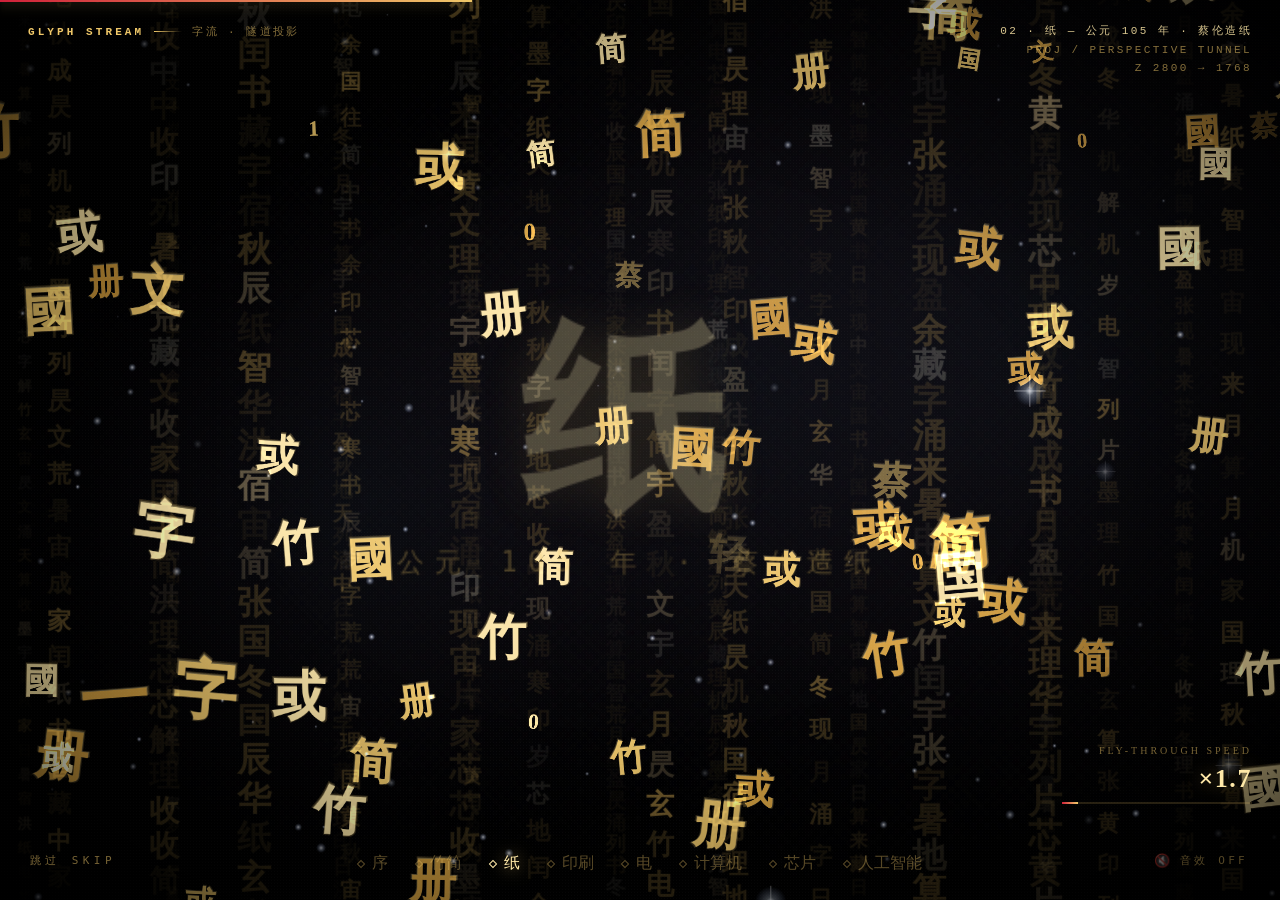
==== commit 1b977d84: "feat(audio): implement opening CG audio synchronization engine and import sound assets" ====
--- a/entrance.html
+++ b/entrance.html
@@ -130,6 +130,12 @@
   font-family:ui-monospace,Menlo,monospace;font-size:11px;letter-spacing:.4em;color:rgba(240,200,105,.5);
   padding:6px 2px;transition:color .3s;touch-action:manipulation}
 .skip:hover{color:var(--gold)}
+.snd-btn{position:absolute;z-index:10;bottom:26px;right:28px;background:none;border:0;cursor:pointer;
+  font-family:ui-monospace,Menlo,monospace;font-size:11px;letter-spacing:.3em;color:rgba(240,200,105,.65);
+  padding:6px 4px;transition:all .3s ease;touch-action:manipulation;display:flex;align-items:center;gap:6px}
+.snd-btn:hover{color:var(--gold-b);text-shadow:0 0 10px rgba(240,200,105,.5)}
+.snd-btn.muted{color:rgba(240,200,105,.35)}
+.snd-btn .icon{font-size:13px;line-height:1}
 .barlove{position:absolute;top:0;left:0;height:2px;z-index:11;width:100%;
   background:linear-gradient(90deg,var(--red),var(--gold));box-shadow:0 0 14px rgba(240,200,105,.6);
   transform-origin:left center;transform:scaleX(0);will-change:transform}
@@ -142,6 +148,7 @@
   .spd .num{font-size:20px}
   .hud .tl{left:16px;top:18px}
   .skip{left:16px;bottom:20px}
+  .snd-btn{right:16px;bottom:20px;font-size:10px;letter-spacing:.18em}
   .core .glyph{text-shadow:0 0 22px rgba(255,233,168,.65),0 0 45px rgba(240,200,105,.4);}
   .cap .lbl{text-shadow:0 0 20px rgba(240,200,105,.45);}
 }
@@ -193,6 +200,14 @@
   <div class="flash" id="flash"></div>
   <div class="barlove" id="barlove"></div>
   <button class="skip" id="skip">跳过 SKIP</button>
+  <button class="snd-btn" id="sndBtn" type="button" title="点击切换音效状态">
+    <span class="icon">🔊</span><span class="txt">音效 ON</span>
+  </button>
+  <audio id="openingAudio" preload="auto">
+    <source src="audio/opening_ocean.wav" type="audio/wav" />
+    <source src="audio/opening_ocean.mp3" type="audio/mpeg" />
+    <source src="audio/[1]ocean{2.0}倍速版本.wav" type="audio/wav" />
+  </audio>
 </div>
 
 <script>
@@ -368,6 +383,66 @@
   const finalEl = document.getElementById('final');
   const flashEl = document.getElementById('flash');
 
+  /* ---------- audio synchronization engine ---------- */
+  const audioEl = document.getElementById('openingAudio');
+  const sndBtn = document.getElementById('sndBtn');
+  let isMuted = false;
+  let audioStarted = false;
+
+  function updateSndUI(){
+    if(!sndBtn || !audioEl) return;
+    const isOff = isMuted || audioEl.muted || audioEl.paused;
+    sndBtn.classList.toggle('muted', isOff);
+    const icon = sndBtn.querySelector('.icon');
+    const txt = sndBtn.querySelector('.txt');
+    if(icon) icon.textContent = isOff ? '🔇' : '🔊';
+    if(txt) txt.textContent = isOff ? '音效 OFF' : '音效 ON';
+  }
+
+  function fadeAudio(targetVol, duration, onComplete){
+    if(!audioEl){
+      if(onComplete) onComplete();
+      return;
+    }
+    const startVol = audioEl.volume;
+    const startTime = performance.now();
+    (function step(now){
+      const p = Math.min(1, (now - startTime) / Math.max(1, duration));
+      audioEl.volume = Math.max(0, Math.min(1, startVol + (targetVol - startVol) * p));
+      if(p < 1){
+        requestAnimationFrame(step);
+      } else {
+        if(onComplete) onComplete();
+      }
+    })(startTime);
+  }
+
+  function syncAndPlayAudio(){
+    if(!audioEl || isMuted || finished) return;
+
+    // 动态音画对齐：将音频游标对齐至视觉时间戳（秒）
+    const elapsedSec = Math.max(0, (performance.now() - t0) / 1000);
+    if(elapsedSec < 9.0){
+      try {
+        if(Math.abs(audioEl.currentTime - elapsedSec) > 0.12){
+          audioEl.currentTime = elapsedSec;
+        }
+      } catch(e){}
+    }
+
+    const p = audioEl.play();
+    if(p && typeof p.then === 'function'){
+      p.then(()=>{
+        audioStarted = true;
+        updateSndUI();
+      }).catch(err => {
+        // 捕获现代浏览器 Autoplay 策略拦截（NotAllowedError），静默就绪手势解锁
+        audioStarted = false;
+        updateSndUI();
+      });
+    }
+  }
+
   /* ---------- timeline ---------- */
   const T_INTRO = 1500;
   const T_RUN   = 7100;
@@ -383,11 +458,17 @@
     if(document.hidden){
       isHidden = true;
       hiddenStartTime = performance.now();
+      if(audioEl && !audioEl.paused){
+        audioEl.pause();
+      }
     } else {
       if(isHidden){
         const pauseDur = performance.now() - hiddenStartTime;
         t0 += pauseDur;
         isHidden = false;
+        if(audioEl && !finished && !isMuted){
+          syncAndPlayAudio();
+        }
       }
     }
   });
@@ -714,8 +795,9 @@
     requestAnimationFrame(frame);
   }
 
-  // 初始启动
+  // 初始启动与音频同步播放
   resize();
+  syncAndPlayAudio();
   requestAnimationFrame(frame);
 
   /* ---------- interactions & mobile support ---------- */
@@ -732,6 +814,7 @@
     document.querySelector('.hud').style.opacity = .35;
     spdBar.style.transform = 'scaleX(1)';
     barlove.style.transform = 'scaleX(1)';
+    fadeAudio(0, 350, ()=>{ if(audioEl) audioEl.pause(); });
   }
 
   const skipBtn = document.getElementById('skip');
@@ -742,7 +825,8 @@
   
   function goSite(e){
     if(e) e.stopPropagation();
-    window.location.href = SITE;
+    fadeAudio(0, 220, ()=>{ window.location.href = SITE; });
+    setTimeout(()=>{ window.location.href = SITE; }, 260);
   }
 
   const enterBtn = document.getElementById('enter');
@@ -758,8 +842,40 @@
     if(finalEl.classList.contains('show')) goSite();
   });
   stageEl.addEventListener('touchend', function(e){
-    if(finalEl.classList.contains('show') && e.target !== skipBtn) goSite();
+    if(finalEl.classList.contains('show') && e.target !== skipBtn && e.target !== sndBtn) goSite();
   }, {passive:true});
+
+  // 全局手势唤醒补偿（应对浏览器严格的 Autoplay 自动播放拦截机制）
+  function handleUserGestureUnlock(){
+    if(finished || isMuted) return;
+    if(!audioStarted || (audioEl && audioEl.paused)){
+      syncAndPlayAudio();
+    }
+  }
+  window.addEventListener('click', handleUserGestureUnlock, { passive: true });
+  window.addEventListener('touchstart', handleUserGestureUnlock, { passive: true });
+  window.addEventListener('keydown', handleUserGestureUnlock, { passive: true });
+
+  // 声音开关按钮交互
+  if(sndBtn){
+    sndBtn.addEventListener('click', function(e){
+      e.stopPropagation();
+      if(!audioEl) return;
+      if(audioEl.paused || isMuted){
+        isMuted = false;
+        audioEl.muted = false;
+        audioEl.volume = 1;
+        syncAndPlayAudio();
+      } else {
+        isMuted = true;
+        audioEl.pause();
+        updateSndUI();
+      }
+    });
+    sndBtn.addEventListener('touchend', function(e){
+      e.stopPropagation();
+    }, {passive:true});
+  }
 })();
 </script>
 </body>
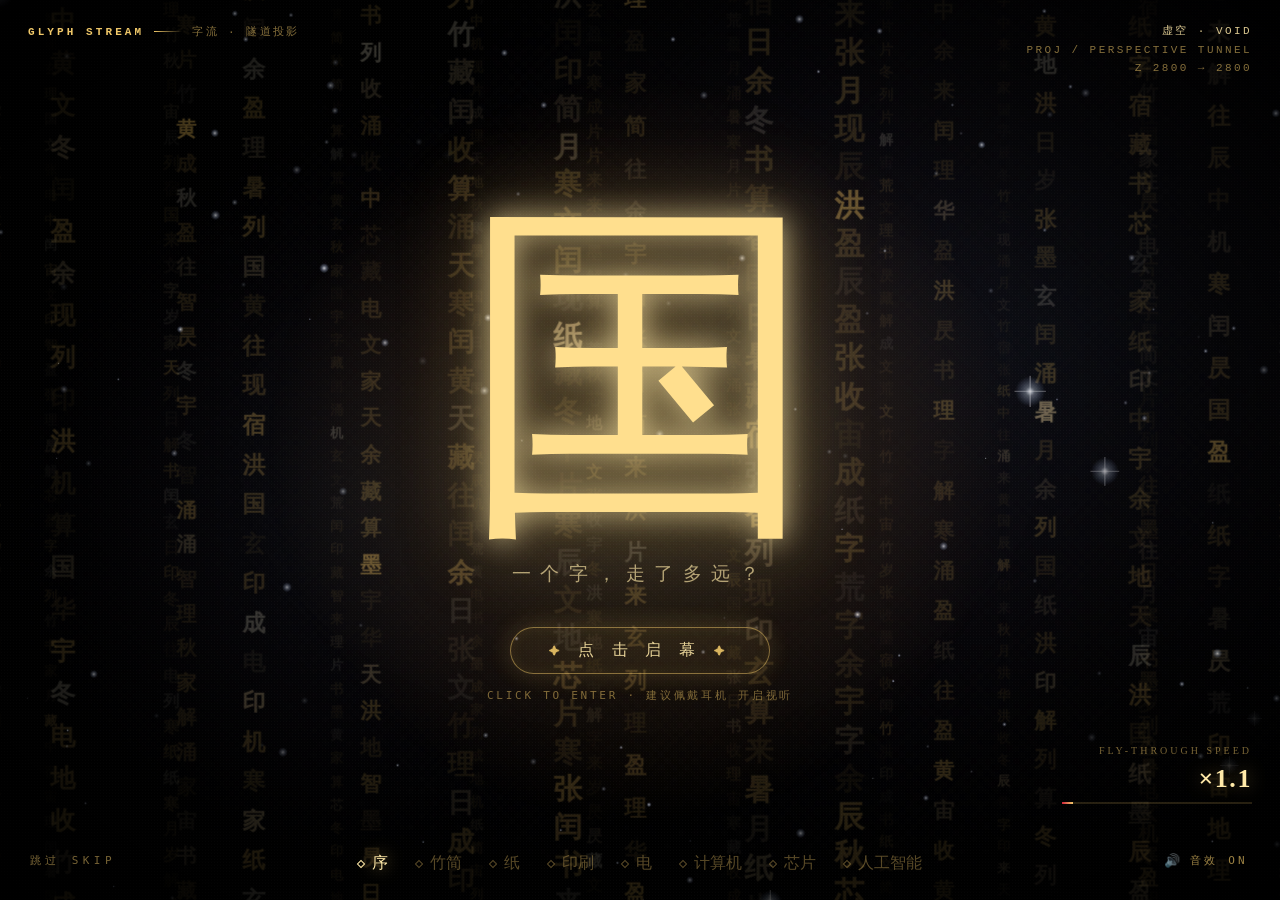
==== commit 7c321910: "feat(cg): integrate museum-grade click-to-start gate in Simplified Chinese for zero-latency audio-vi" ====
--- a/entrance.html
+++ b/entrance.html
@@ -151,6 +151,74 @@
   .snd-btn{right:16px;bottom:20px;font-size:10px;letter-spacing:.18em}
   .core .glyph{text-shadow:0 0 22px rgba(255,233,168,.65),0 0 45px rgba(240,200,105,.4);}
   .cap .lbl{text-shadow:0 0 20px rgba(240,200,105,.45);}
+  .gate-btn{padding: 10px 28px; font-size: 12px; letter-spacing: .32em}
+  .gate-sub{font-size: 8.5px; letter-spacing: .16em}
+}
+
+/* ---------- 启幕交互引导（Awwwards 级视听解锁设计） ---------- */
+.gate-action{
+  margin-top: clamp(24px, 4.5vh, 42px);
+  display: flex;
+  flex-direction: column;
+  align-items: center;
+  justify-content: center;
+  pointer-events: auto;
+  transition: opacity .5s ease, transform .5s cubic-bezier(.16,1,.3,1);
+  animation: fadeup 1.2s 0.6s both;
+}
+.gate-action.gone{
+  opacity: 0;
+  transform: scale(0.92);
+  pointer-events: none;
+}
+.gate-btn{
+  background: rgba(240, 200, 105, 0.08);
+  border: 1px solid rgba(240, 200, 105, 0.55);
+  color: var(--gold-b);
+  border-radius: 40px;
+  padding: 12px 38px;
+  font-family: inherit;
+  font-size: clamp(13px, 1.8vw, 16px);
+  letter-spacing: .42em;
+  display: flex;
+  align-items: center;
+  gap: 12px;
+  cursor: pointer;
+  position: relative;
+  overflow: hidden;
+  box-shadow: 0 0 26px rgba(240, 200, 105, 0.22), inset 0 0 14px rgba(240, 200, 105, 0.09);
+  transition: all .35s ease;
+  touch-action: manipulation;
+}
+.gate-btn::before{
+  content: "";
+  position: absolute;
+  top: 0; right: 0; bottom: 0; left: 0;
+  background: linear-gradient(90deg, transparent, rgba(240, 200, 105, 0.32), transparent);
+  transform: translateX(-120%);
+  animation: sheen 3.2s 1.5s infinite;
+}
+.gate-btn:hover{
+  background: rgba(240, 200, 105, 0.18);
+  color: #fff;
+  border-color: var(--gold);
+  box-shadow: 0 0 42px rgba(240, 200, 105, 0.5);
+  transform: scale(1.03);
+}
+.gate-btn:active{
+  transform: scale(0.96);
+}
+.gate-star{
+  color: var(--gold);
+  font-size: 11px;
+}
+.gate-sub{
+  margin-top: 14px;
+  font-family: ui-monospace, Menlo, monospace;
+  font-size: clamp(9px, 1.3vw, 11px);
+  letter-spacing: .25em;
+  color: rgba(240, 200, 105, 0.55);
+  text-transform: uppercase;
 }
 </style>
 </head>
@@ -180,17 +248,25 @@
 
   <nav class="tlbar" id="tlbar"></nav>
 
-  <!-- intro glyph -->
+  <!-- intro gate: 东方美学启幕引导 -->
   <div class="core" id="core">
-    <div class="glyph">國</div>
+    <div class="glyph">国</div>
     <div class="q">一个字，走了多远？</div>
+    <div class="gate-action" id="gateAction">
+      <button class="gate-btn" id="gateBtn" type="button" aria-label="点击启幕开启体验">
+        <span class="gate-star">✦</span>
+        <span class="gate-txt">点 击 启 幕</span>
+        <span class="gate-star">✦</span>
+      </button>
+      <div class="gate-sub">CLICK TO ENTER · 建议佩戴耳机 开启视听</div>
+    </div>
   </div>
 
   <!-- final title -->
   <div class="final" id="final">
     <div class="mark">
       <h1>一字千年</h1>
-      <div class="seal">國</div>
+      <div class="seal">国</div>
     </div>
     <p class="sub">从竹简到芯片，中国人的信息之路仍在继续。</p>
     <button class="enter" id="enter">进&nbsp;入</button>
@@ -451,6 +527,9 @@
 
   let t0 = performance.now();
   let finished = false;
+  let gateOpen = false;
+  const gateAction = document.getElementById('gateAction');
+  const gateBtn = document.getElementById('gateBtn');
 
   let isHidden = false;
   let hiddenStartTime = 0;
@@ -657,6 +736,8 @@
     last = now;
     frameCount++;
 
+    // 门控：gate 未打开时，持续将 t0 锁定在当前帧，动画时间线冻结在 0
+    if(!gateOpen){ t0 = now; }
     const el = now - t0;
 
     /* ---- phase logic ---- */
@@ -795,15 +876,54 @@
     requestAnimationFrame(frame);
   }
 
-  // 初始启动与音频同步播放
+  // 初始启动：Canvas 渲染循环立即运行（背景星空可见），但动画时间线冻结在 0 等待 gate 点击
   resize();
-  syncAndPlayAudio();
   requestAnimationFrame(frame);
+
+  // 启幕交互：用户首次点击，同时解锁音频播放与启动动画物理时间轴
+  function openGate(){
+    if(gateOpen) return;
+    gateOpen = true;
+    t0 = performance.now(); // 重置视觉时间基准 = 此刻
+    if(gateAction){
+      gateAction.classList.add('gone');
+      setTimeout(()=>{ if(gateAction) gateAction.style.display = 'none'; }, 600);
+    }
+
+    // 在用户原生交互事件同步栈内触发 play()，严格满足浏览器安全策略
+    if(audioEl && !isMuted){
+      audioEl.currentTime = 0;
+      audioEl.volume = 1;
+      const p = audioEl.play();
+      if(p && typeof p.then === 'function'){
+        p.then(()=>{
+          audioStarted = true;
+          updateSndUI();
+        }).catch(err => {
+          console.warn('音频播放异常:', err);
+        });
+      }
+    }
+  }
+
+  if(gateBtn){
+    gateBtn.addEventListener('click', function(e){
+      e.stopPropagation();
+      openGate();
+    });
+    gateBtn.addEventListener('touchend', function(e){
+      e.preventDefault();
+      e.stopPropagation();
+      openGate();
+    }, {passive:false});
+  }
 
   /* ---------- interactions & mobile support ---------- */
   function revealFinal(){
     if(finished) return;
     finished = true;
+    gateOpen = true;
+    if(gateAction) gateAction.style.display = 'none';
     t0 = performance.now() - (T_END + 1);
     flashEl.classList.add('go');
     glyphs = [];
@@ -834,20 +954,37 @@
   enterBtn.addEventListener('touchend', goSite, {passive:true});
 
   document.addEventListener('keydown', function(e){
-    if(e.key === 'Enter'){ e.preventDefault(); goSite(); }
+    if(e.key === 'Enter' || e.key === ' '){
+      e.preventDefault();
+      if(!gateOpen){
+        openGate();
+        return;
+      }
+      if(finalEl.classList.contains('show')) goSite();
+    }
   });
 
   const stageEl = document.getElementById('stage');
   stageEl.addEventListener('click', function(){
+    if(!gateOpen){
+      openGate();
+      return;
+    }
     if(finalEl.classList.contains('show')) goSite();
   });
   stageEl.addEventListener('touchend', function(e){
+    if(!gateOpen){
+      if(e.target !== skipBtn && e.target !== sndBtn){
+        openGate();
+      }
+      return;
+    }
     if(finalEl.classList.contains('show') && e.target !== skipBtn && e.target !== sndBtn) goSite();
   }, {passive:true});
 
-  // 全局手势唤醒补偿（应对浏览器严格的 Autoplay 自动播放拦截机制）
+  // 全局手势唤醒补偿（应对切后台重回等边缘情况）
   function handleUserGestureUnlock(){
-    if(finished || isMuted) return;
+    if(!gateOpen || finished || isMuted) return;
     if(!audioStarted || (audioEl && audioEl.paused)){
       syncAndPlayAudio();
     }
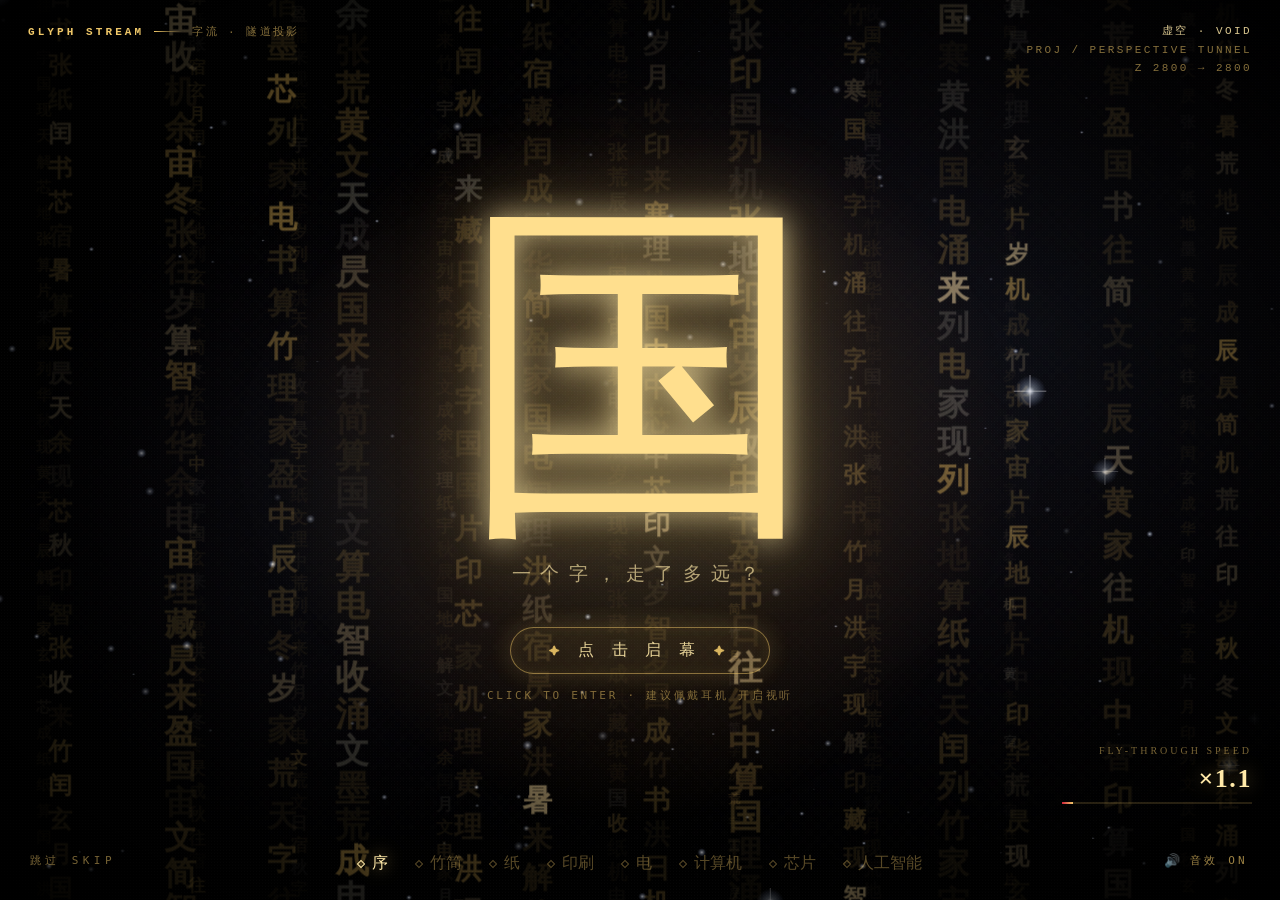
==== commit aafeb079: "perf(audio): embed in-memory Base64 audio stream to eliminate 5s network download latency" ====
--- a/entrance.html
+++ b/entrance.html
@@ -4,6 +4,7 @@
 <meta charset="utf-8">
 <meta name="viewport" content="width=device-width,initial-scale=1,viewport-fit=cover,maximum-scale=1,user-scalable=no">
 <title>一字千年 · 进入</title>
+<script src="js/opening_audio_data.js"></script>
 <style>
 :root{
   --bg:#000000;
@@ -280,9 +281,7 @@
     <span class="icon">🔊</span><span class="txt">音效 ON</span>
   </button>
   <audio id="openingAudio" preload="auto">
-    <source src="audio/opening_ocean.wav" type="audio/wav" />
-    <source src="audio/opening_ocean.mp3" type="audio/mpeg" />
-    <source src="audio/[1]ocean{2.0}倍速版本.wav" type="audio/wav" />
+    <source src="audio/opening_ocean_192k.mp3" type="audio/mpeg" />
   </audio>
 </div>
 
@@ -461,6 +460,10 @@
 
   /* ---------- audio synchronization engine ---------- */
   const audioEl = document.getElementById('openingAudio');
+  if(window.OPENING_AUDIO_BASE64){
+    audioEl.src = window.OPENING_AUDIO_BASE64;
+    try { audioEl.load(); } catch(e){}
+  }
   const sndBtn = document.getElementById('sndBtn');
   let isMuted = false;
   let audioStarted = false;
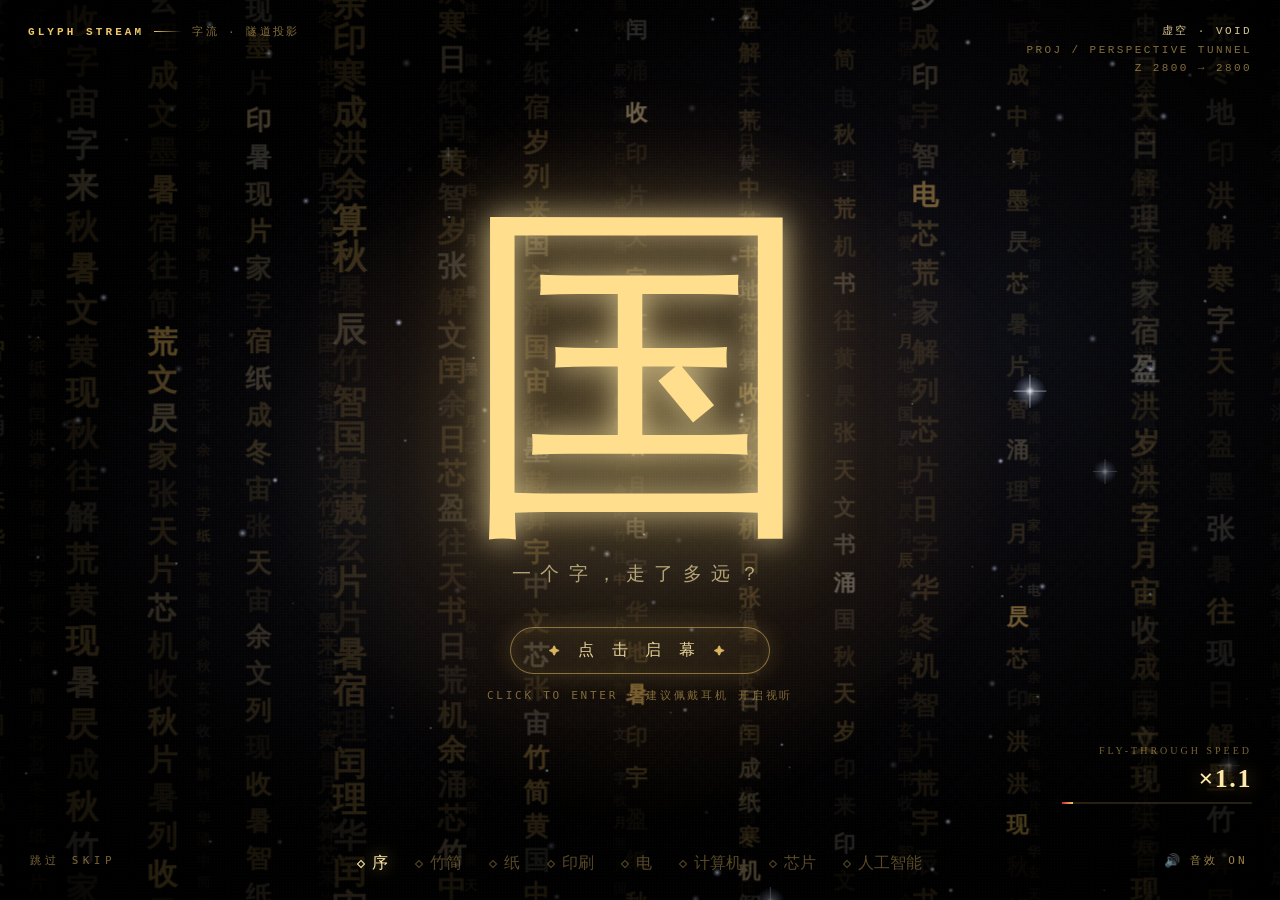
==== commit bf1fd638: "fix(cg): resolve premature redirection bug by disabling pointer-events and hiding .final until CG fi" ====
--- a/entrance.html
+++ b/entrance.html
@@ -64,11 +64,11 @@
 
 /* ---------- intro central glyph (剔除耗电卡顿的动态 filter:blur) ---------- */
 .core{position:absolute;top:0;right:0;bottom:0;left:0;inset:0;display:flex;flex-direction:column;align-items:center;justify-content:center;
-  z-index:5;pointer-events:none;transition:opacity .8s ease}
+  z-index:15;pointer-events:none;transition:opacity .8s ease}
 .core::before{content:"";position:absolute;top:50%;left:50%;transform:translate(-50%,-50%);
   width:min(80vw,780px);height:min(80vw,780px);border-radius:50%;pointer-events:none;
   background:radial-gradient(circle, rgba(240,200,105,.20) 0%, rgba(214,140,50,.08) 42%, rgba(0,0,0,0) 68%)}
-.core.gone{opacity:0}
+.core.gone{opacity:0;display:none;pointer-events:none}
 .core .glyph{position:relative;font-size:clamp(130px,28vw,360px);line-height:1;color:#ffdf8e;
   text-shadow:0 0 30px rgba(255,233,168,.75),0 0 80px rgba(240,200,105,.5);
   animation:breathe 3.4s ease-in-out infinite;transform:translateZ(0);}
@@ -86,11 +86,11 @@
   letter-spacing:.42em;color:var(--gold)}
 
 /* ---------- final title ---------- */
-.final{position:absolute;top:0;right:0;bottom:0;left:0;inset:0;z-index:8;display:flex;flex-direction:column;
+.final{display:none;position:absolute;top:0;right:0;bottom:0;left:0;inset:0;z-index:8;flex-direction:column;
   align-items:center;justify-content:center;opacity:0;pointer-events:none;transition:opacity 1s ease}
 .final::before{content:"";position:absolute;top:0;right:0;bottom:0;left:0;inset:0;opacity:0;transition:opacity 1.1s ease;
   background:radial-gradient(ellipse 62% 58% at 50% 50%, rgba(0,0,0,.82) 0%, rgba(0,0,0,.6) 46%, rgba(0,0,0,0) 76%)}
-.final.show{opacity:1;pointer-events:auto}
+.final.show{display:flex;opacity:1;pointer-events:auto}
 .final.show::before{opacity:1}
 .final>*{position:relative;z-index:1}
 .final .mark{position:relative;display:inline-block}
@@ -107,12 +107,13 @@
 @keyframes stamp{0%{opacity:0;transform:rotate(-30deg) scale(2.4)}70%{opacity:1}100%{opacity:.94;transform:rotate(-8deg) scale(1)}}
 .final .sub{margin:26px 0 0;font-size:clamp(13px,2.3vw,20px);letter-spacing:.24em;color:rgba(255,233,168,.85);
   opacity:0;animation:fadeup 1.1s 1.05s both}
-.final .enter{margin-top:42px;pointer-events:auto;cursor:pointer;background:transparent;
+.final .enter{margin-top:42px;pointer-events:none;cursor:pointer;background:transparent;
   color:var(--gold-b);border:1px solid rgba(240,200,105,.55);border-radius:2px;
   padding:15px 46px;font-family:inherit;font-size:clamp(14px,2vw,17px);letter-spacing:.42em;
   position:relative;overflow:hidden;opacity:0;animation:fadeup 1.1s 1.4s both;
   touch-action:manipulation;
   transition:color .35s,box-shadow .35s,background .35s,border-color .35s}
+.final.show .enter{pointer-events:auto}
 .final .enter::before{content:"";position:absolute;top:0;right:0;bottom:0;left:0;inset:0;background:linear-gradient(90deg,transparent,rgba(240,200,105,.28),transparent);
   transform:translateX(-120%);animation:sheen 3.4s 2.2s infinite}
 @keyframes sheen{0%{transform:translateX(-120%)}45%,100%{transform:translateX(120%)}}
@@ -462,8 +463,10 @@
   const audioEl = document.getElementById('openingAudio');
   if(window.OPENING_AUDIO_BASE64){
     audioEl.src = window.OPENING_AUDIO_BASE64;
-    try { audioEl.load(); } catch(e){}
-  }
+  } else {
+    audioEl.src = 'audio/opening_ocean_192k.mp3';
+  }
+  try { audioEl.load(); } catch(e){}
   const sndBtn = document.getElementById('sndBtn');
   let isMuted = false;
   let audioStarted = false;
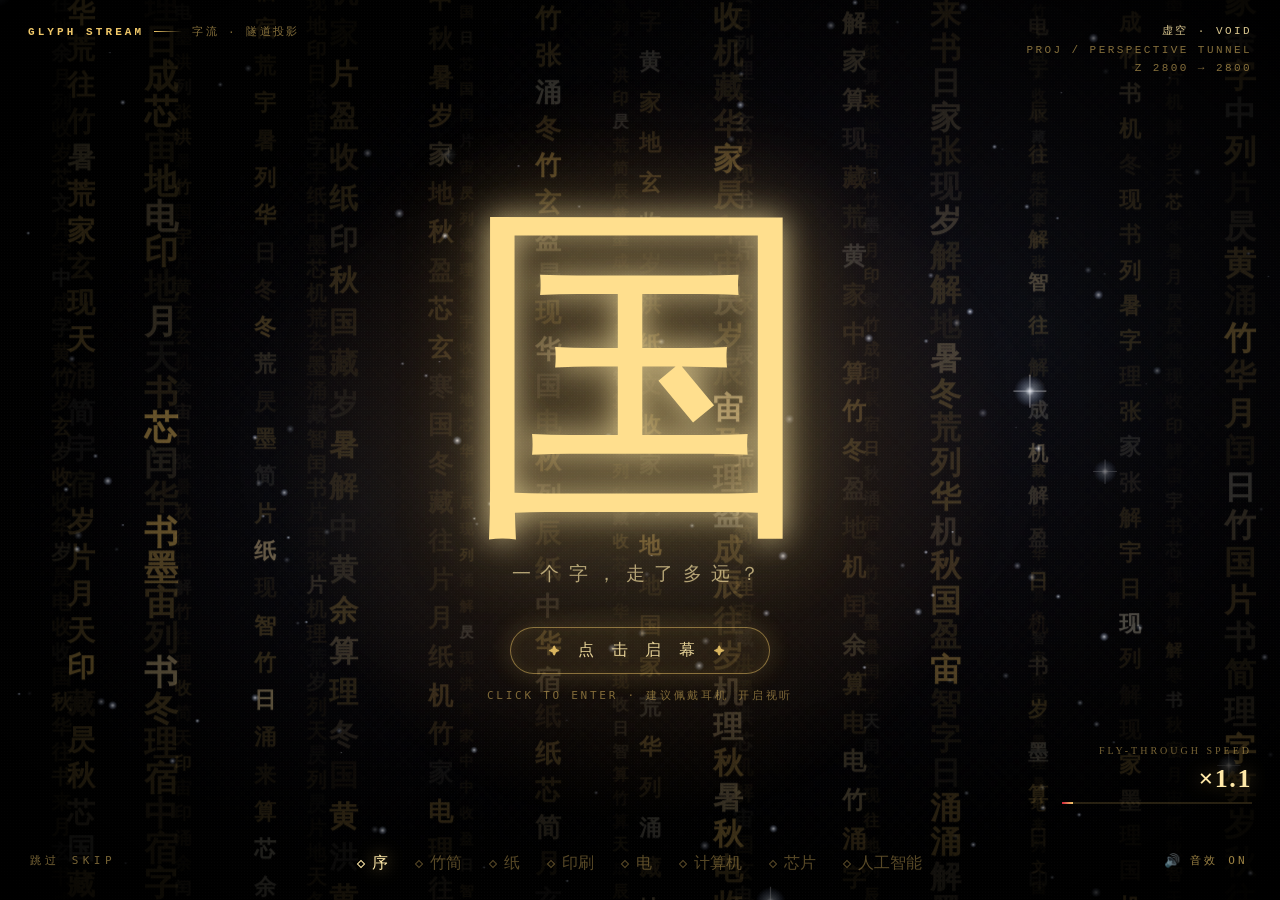
==== commit 9234a676: "feat(audio): play woodblock press SFX on CG enter click and optimize mobile museum BGM (dual-format " ====
--- a/entrance.html
+++ b/entrance.html
@@ -4,6 +4,8 @@
 <meta charset="utf-8">
 <meta name="viewport" content="width=device-width,initial-scale=1,viewport-fit=cover,maximum-scale=1,user-scalable=no">
 <title>一字千年 · 进入</title>
+<link rel="prefetch" href="audio/bgm_museum.m4a" />
+<link rel="prefetch" href="audio/bgm_museum.mp3" />
 <script src="js/opening_audio_data.js"></script>
 <style>
 :root{
@@ -910,6 +912,13 @@
         });
       }
     }
+
+    // 性能优化：利用用户观看开场 CG 的 8~10 秒空闲信道，静默在后台预拉取展馆背景音乐到本地缓存
+    try {
+      const bgmPreload = new Audio();
+      bgmPreload.src = 'audio/bgm_museum.m4a';
+      bgmPreload.preload = 'auto';
+    } catch (_) {}
   }
 
   if(gateBtn){
@@ -948,11 +957,25 @@
   skipBtn.addEventListener('touchend', function(e){ e.preventDefault(); revealFinal(); }, {passive:false});
 
   const SITE = 'main.html';
+  let isEnteringSite = false;
   
   function goSite(e){
     if(e) e.stopPropagation();
-    fadeAudio(0, 220, ()=>{ window.location.href = SITE; });
-    setTimeout(()=>{ window.location.href = SITE; }, 260);
+    if(isEnteringSite) return;
+    isEnteringSite = true;
+
+    // 播放 [3] 雕版定版-压印闷响.mp3 (Base64 纯内存内联，0 毫秒即点即响)
+    if(!isMuted){
+      try {
+        const enterAudio = new Audio(window.SFX_ENTER_BASE64 || 'audio/sfx_print_block.mp3');
+        enterAudio.volume = 1.0;
+        enterAudio.play().catch(()=>{});
+      } catch(_) {}
+    }
+
+    // 平滑淡出开场海风背景音乐，并在压印沉闷重音落定后平稳跳转到展馆 (420ms)
+    fadeAudio(0, 320, ()=>{});
+    setTimeout(()=>{ window.location.href = SITE; }, 420);
   }
 
   const enterBtn = document.getElementById('enter');
